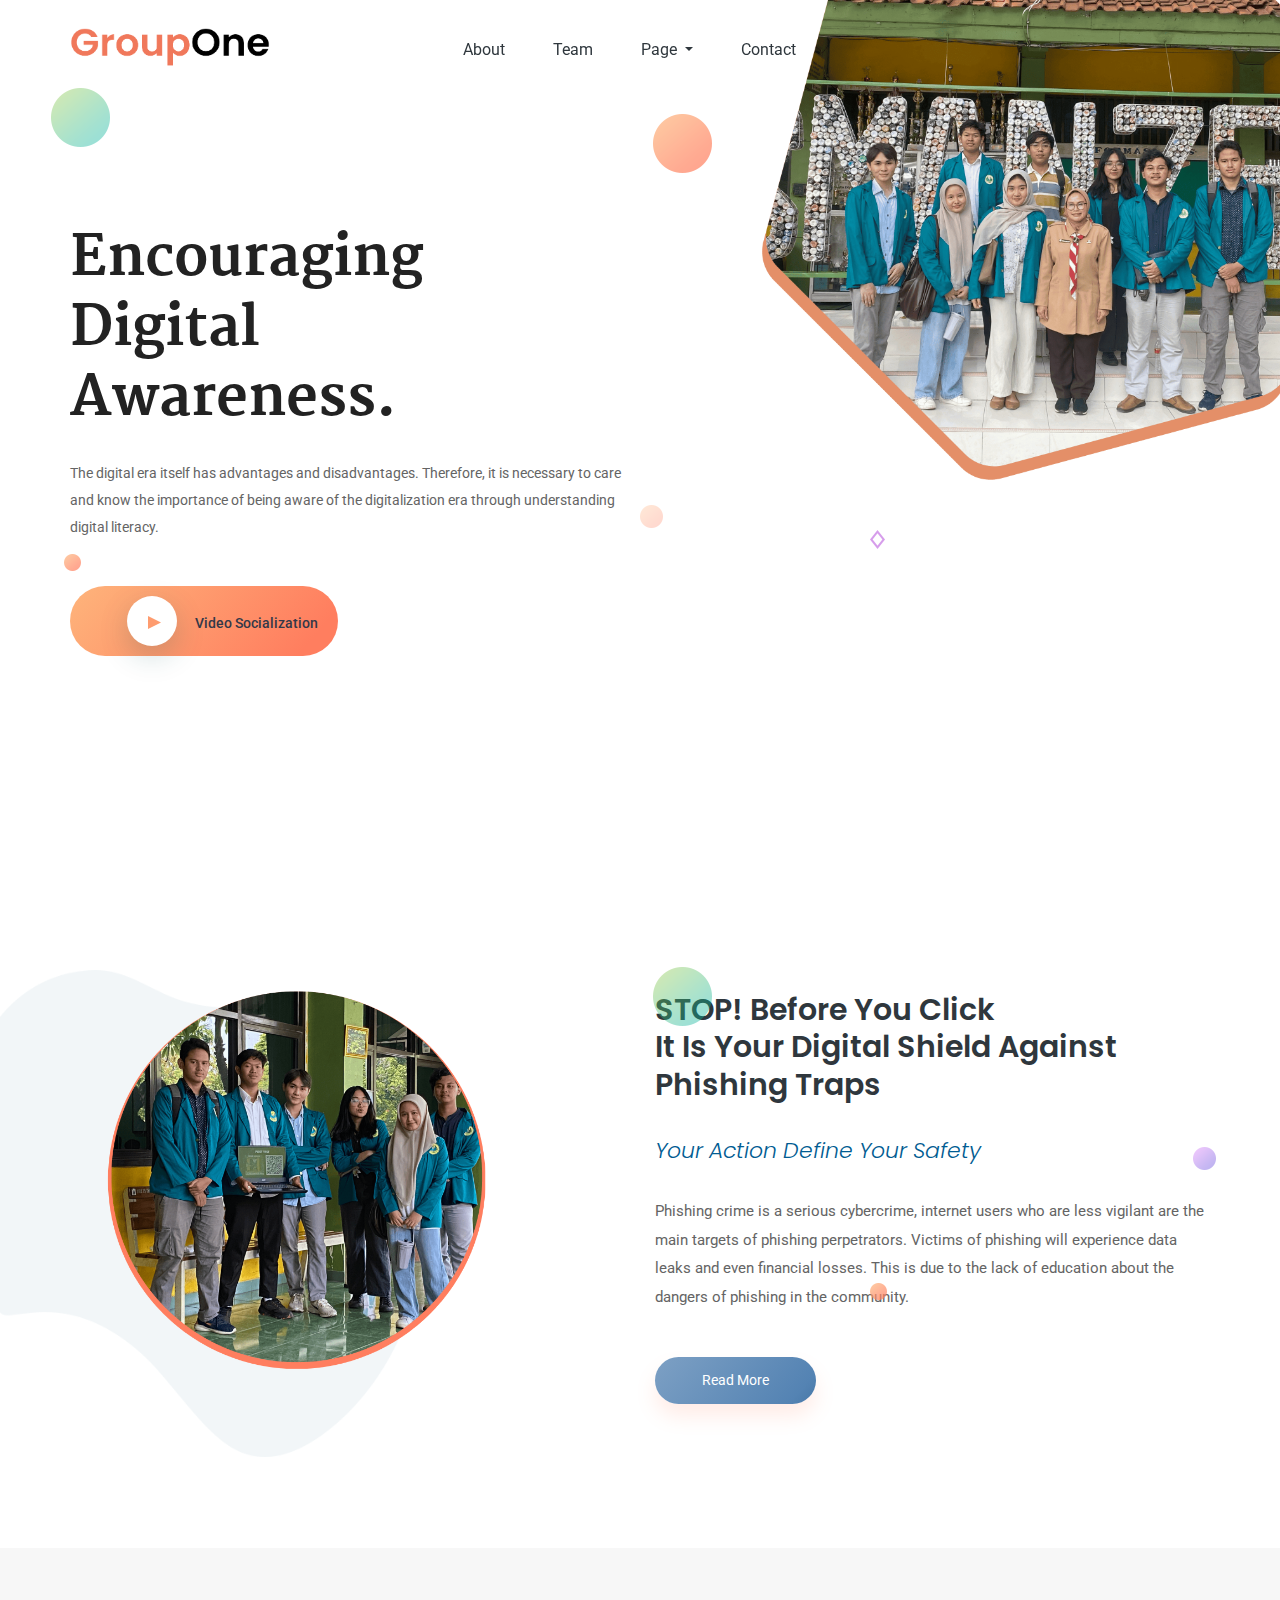
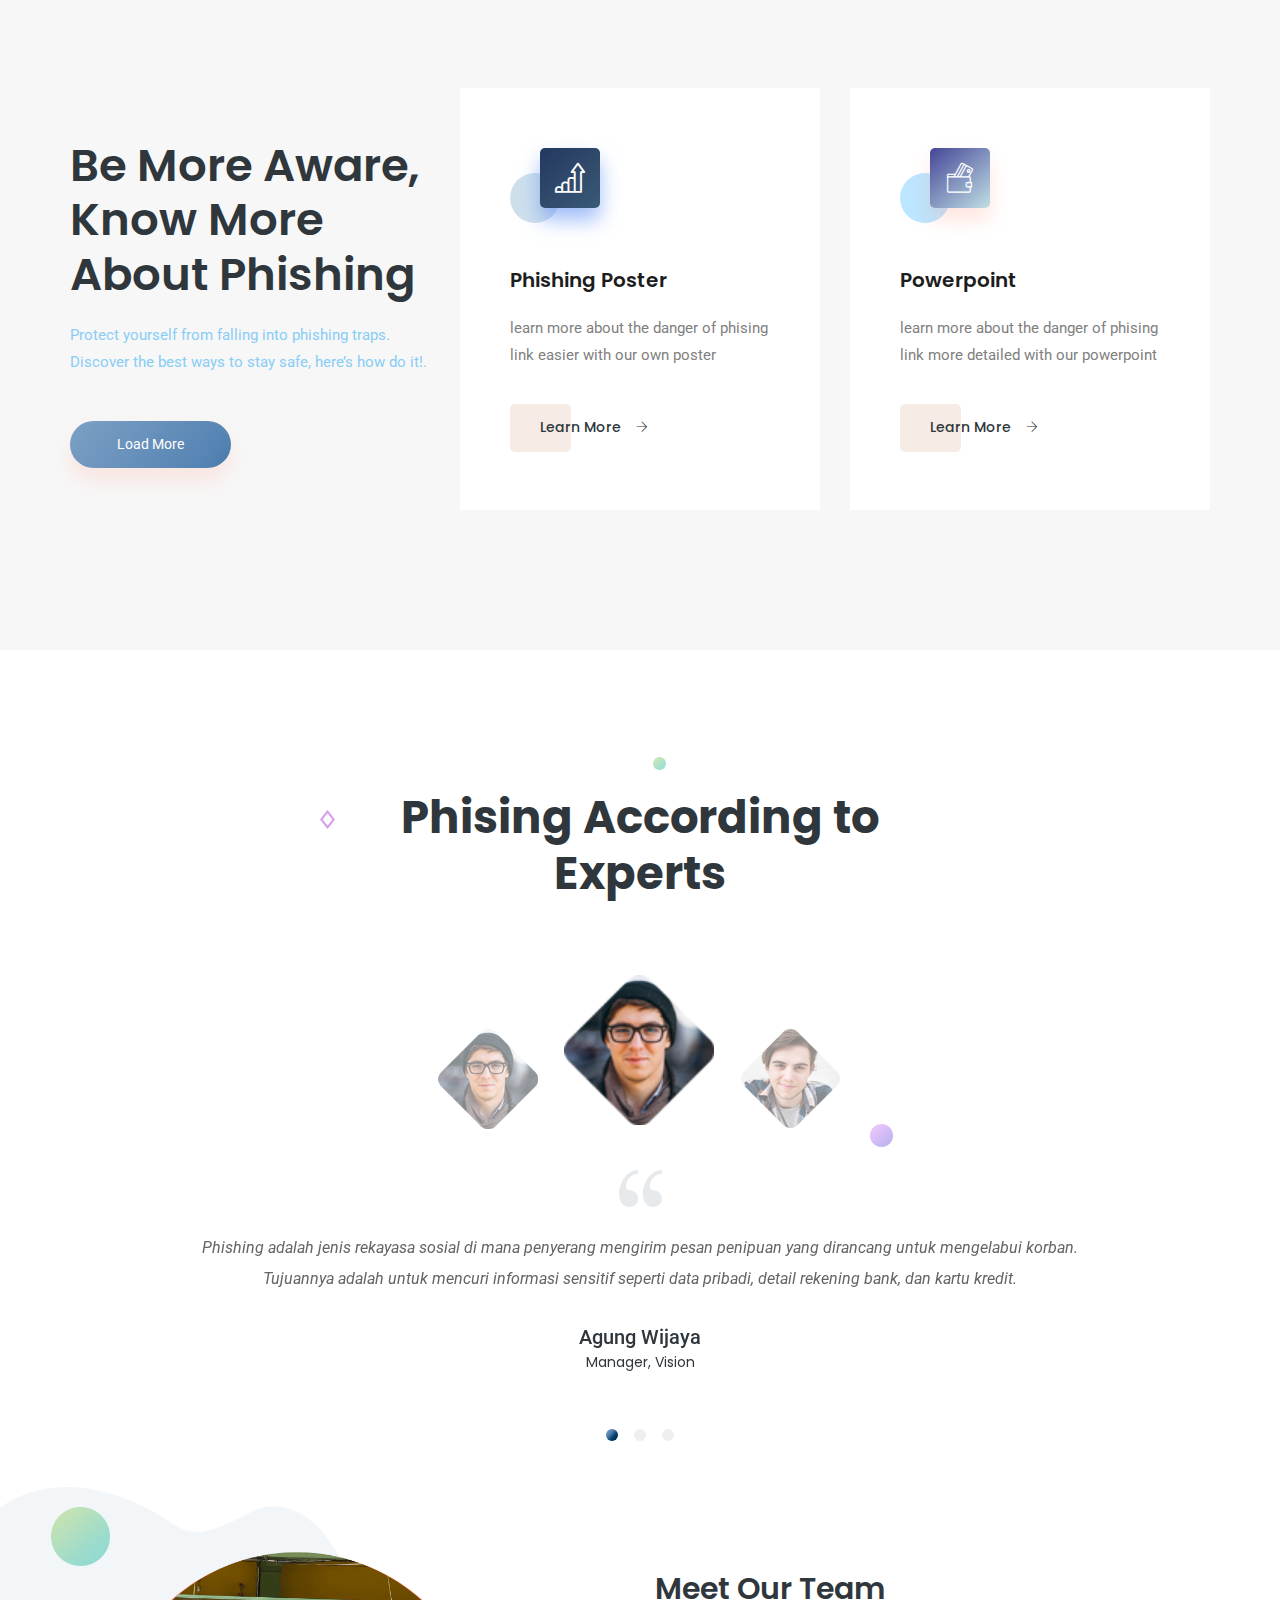
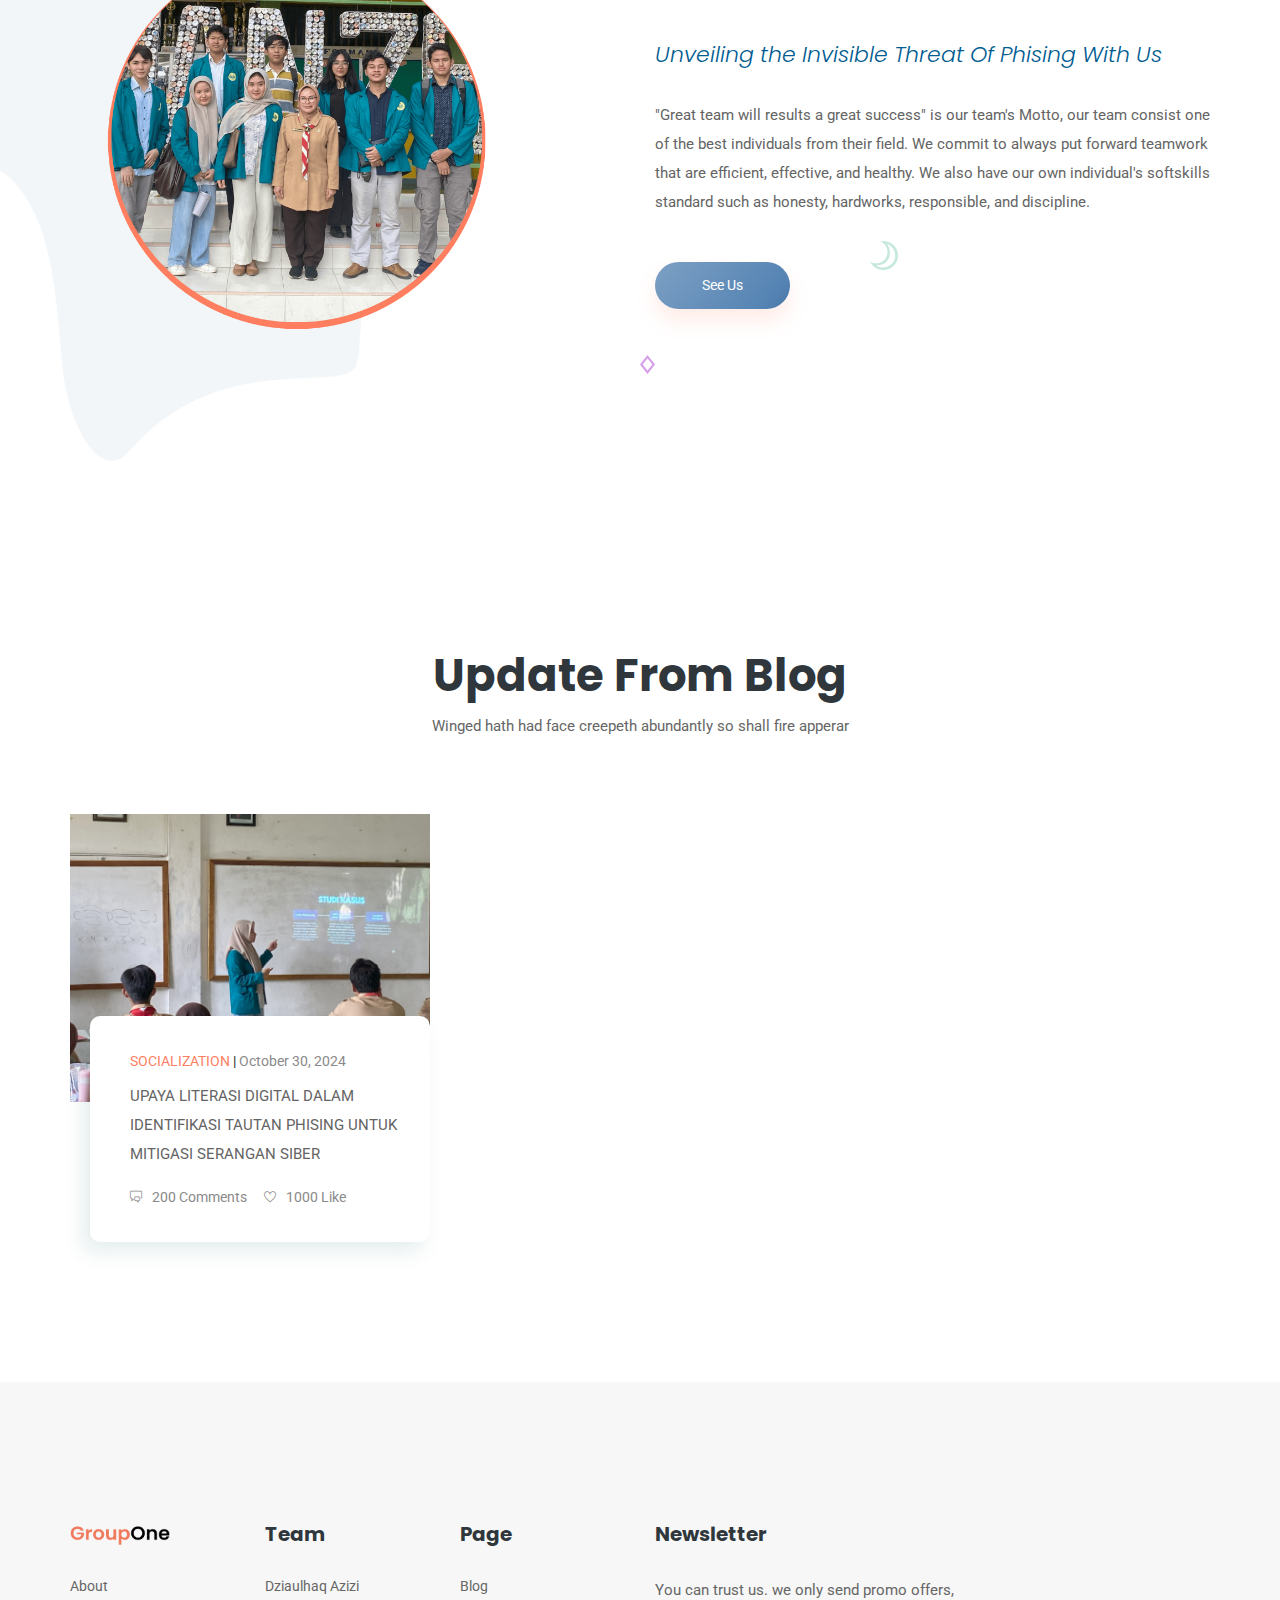
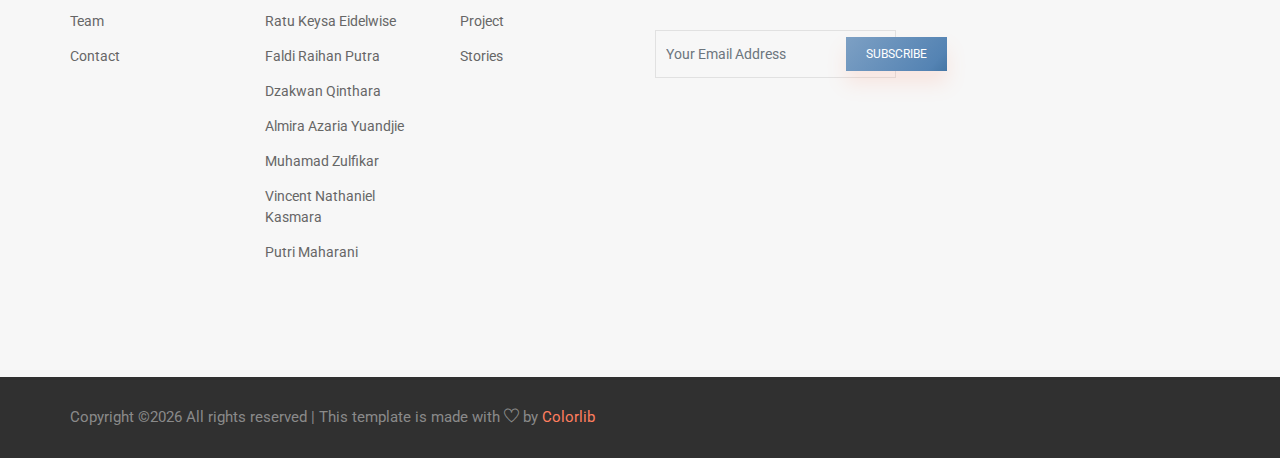
==== index.html @ 179f49f7 "Update index.html" ====
<!doctype html>
<html lang="en">

<head>
    <!-- Required meta tags -->
    <meta charset="utf-8">
    <meta name="viewport" content="width=device-width, initial-scale=1, shrink-to-fit=no">
    <title>Group One</title>
    <link rel="icon" href="img/favicon.png">
    <!-- Bootstrap CSS -->
    <link rel="stylesheet" href="css/bootstrap.min.css">
    <!-- animate CSS -->
    <link rel="stylesheet" href="css/animate.css">
    <!-- owl carousel CSS -->
    <link rel="stylesheet" href="css/owl.carousel.min.css">
    <!-- themify CSS -->
    <link rel="stylesheet" href="css/themify-icons.css">
    <!-- flaticon CSS -->
    <link rel="stylesheet" href="css/flaticon.css">
    <!-- font awesome CSS -->
    <link rel="stylesheet" href="css/magnific-popup.css">
    <!-- swiper CSS -->
    <link rel="stylesheet" href="css/slick.css">
    <!-- style CSS -->
    <link rel="stylesheet" href="css/style.css">
    <link rel="stylesheet" href="css/other.css">
</head>

<body>
    <!--::header part start::-->
    <header class="main_menu home_menu">
        <div class="container">
            <div class="row align-items-center">
                <div class="col-lg-8 col-xl-8">
                    <nav class="navbar navbar-expand-lg navbar-light">
                        <a class="navbar-brand" href="index.html"> <img style="width: 200px;" src="img/GroupOne.png" alt="logo"> </a>
                        <button class="navbar-toggler" type="button" data-toggle="collapse"
                            data-target="#navbarSupportedContent" aria-controls="navbarSupportedContent"
                            aria-expanded="false" aria-label="Toggle navigation">
                            <span class="navbar-toggler-icon"></span>
                        </button>

                        <div class="collapse navbar-collapse main-menu-item justify-content-end"
                            id="navbarSupportedContent">
                            <ul class="navbar-nav">
                                <!-- <li class="nav-item active">
                                    <a class="nav-link" href="index.html">Home </a>
                                </li> -->
                                <li class="nav-item">
                                    <a class="nav-link" href="about.html">About</a>
                                </li>
                                <li class="nav-item">
                                    <a class="nav-link" href="team.html">Team</a>
                                </li>
                                <!-- <li class="nav-item dropdown">
                                    <a class="nav-link dropdown-toggle" href="#" id="navbarDropdown" role="button" data-toggle="dropdown" aria-haspopup="true" aria-expanded="false">
                                        Team
                                    </a>
                                    <div class="dropdown-menu" aria-labelledby="navbarDropdown">
                                        <a class="dropdown-item" href="project.html">Dziaulhaq Azizi</a>
                                        <a class="dropdown-item" href="project_details.html">Ratu Keysa Eidelwise</a>
                                        <a class="dropdown-item" href="service.html">Faldi Raihan Putra</a>
                                        <a class="dropdown-item" href="elements.html">Dzakwan
                                            Qinthara</a>
                                    </div>
                                </li> -->
                                <!-- <li class="nav-item dropdown">
                                    <a class="nav-link dropdown-toggle" href="blog.html" id="navbarDropdown" role="button" data-toggle="dropdown" aria-haspopup="true" aria-expanded="false">
                                        Blog
                                    </a>
                                    <div class="dropdown-menu" aria-labelledby="navbarDropdown">
                                        <a class="dropdown-item" href="blog.html">Blog</a>
                                        <a class="dropdown-item" href="single-blog.html">Single blog</a>
                                    </div>
                                </li> -->
                                <li class="nav-item dropdown">
                                    <a class="nav-link dropdown-toggle" href="#" id="navbarDropdown" role="button" data-toggle="dropdown" aria-haspopup="true" aria-expanded="false">
                                        Page
                                    </a>
                                    <div class="dropdown-menu" aria-labelledby="navbarDropdown">
                                        <a class="dropdown-item" href="blog.html">Blog</a>
                                        <a class="dropdown-item" href="project.html">Project</a>
                                        <!-- <a class="dropdown-item" href="project_details.html">Project Details</a> -->
                                        <a class="dropdown-item" href="stories.html">Stories</a>
                                        <!-- <a class="dropdown-item" href="elements.html">Elements</a> -->
                                    </div>
                                </li>
                                <li class="nav-item active">
                                    <a class="nav-link" href="contact.html">Contact</a>
                                </li>
                            </ul>
                        </div>
                    </nav>
                </div>
            </div>
        </div>
    </header>
    <!-- Header part end-->

    <!-- banner part start-->
    <section class="banner_part">
        <div class="container">
            <div class="row align-items-center">
                <div class="col-lg-7 col-xl-6">
                    <div class="banner_text">
                        <div class="banner_text_iner">
                            <!-- <div class="typing-container">
                                <span class="static-text">Hello! I'm </span>
                                <span class="dynamic-text" id="typing-text"></span>
                            </div> -->
                            <h1>Encouraging <br> Digital  <br> Awareness.</h1>
                            <p>The digital era itself has advantages and disadvantages. Therefore, it is necessary to care and know the importance of being aware of the digitalization era through understanding digital literacy.
                            </p>
                            <!-- <a href="about.html" class="btn_1">learn more</a> -->
                            <a href="https://drive.google.com/file/d/1mQtUlNtaSgqEzbT2P8nZ-2gXTC7E4e9-/preview" class="popup-youtube video_popup btn_new">
                                <span><img src="img/icon/play.svg" alt=""></span>Video Socialization</a>
                        </div>                         
                    </div>
                </div>
            </div>
        </div>
        <div class="hero-app-1 custom-animation"><img src="img/animate_icon/icon_1.png" alt=""></div>
        <div class="hero-app-2 custom-animation2"><img src="img/animate_icon/icon_2.png" alt=""></div>
        <div class="hero-app-5 custom-animation4"><img src="img/animate_icon/icon_5.png" alt=""></div>
        <div class="hero-app-7 custom-animation2"><img src="img/animate_icon/icon_7.png" alt=""></div>
        <div class="hero-app-8 custom-animation"><img src="img/animate_icon/icon_8.png" alt=""></div>
    </section>
    <!-- banner part start-->

    <!-- about part start-->
    <section class="about_part">
        <div class="container">
            <div class="row align-items-center justify-content-end">
                <div class="col-md-6 col-lg-6 col-xl-5">
                    <div class="about_img">
                        <img src="img/about_img_2.png" alt="">
                    </div>
                </div>
                <div class="col-md-6 col-lg-6 offset-xl-1 col-xl-6">
                    <div class="about_text">
                        <h2><br>STOP! Before You Click<br> It Is Your Digital Shield Against Phishing Traps</h2>
                        <h4>Your Action Define Your Safety</h4>
                        <p>Phishing crime is a serious cybercrime, internet users who are less vigilant are the main targets of phishing perpetrators. Victims of phishing will experience data leaks and even financial losses. This is due to the lack of education about the dangers of phishing in the community.</p>
                        <a href="about.html" class="btn_2">read more</a>
                    </div>
                </div>
            </div>
        </div>
        <div class="hero-app-7 custom-animation"><img src="img/animate_icon/icon_1.png" alt=""></div>
        <div class="hero-app-8 custom-animation2"><img src="img/animate_icon/icon_2.png" alt=""></div>
        <div class="hero-app-6 custom-animation3"><img src="img/animate_icon/icon_3.png" alt=""></div>
    </section>
    <!-- about part start-->

    <!-- service_part start-->
    <section class="service_part section_padding gray_bg">
        <div class="container">
            <div class="row">
                <div class="col-sm-12 col-lg-8 col-xl-4">
                    <div class="single_service_text">
                        <h2>Be More Aware, Know More About Phishing</h2>
                        <p>Protect yourself from falling into phishing traps. Discover the best ways to stay safe, here’s how do it!.</p>
                        <a href="project.html" class="btn_2">Load More</a>
                    </div>
                </div>
                <div class="col-sm-6 col-xl-4">
                    <div class="single_service_part">
                        <span class="single_service_icon"><i class="flaticon-growth"></i></span>
                        <h4>Phishing Poster</h4>
                        <p>learn more about the danger of phising link easier with our own poster</p>
                            <a href="https://drive.google.com/file/d/1auUN1QR_LQYm6BEySidLI3FGgyRk4RNA/preview" class="btn_3 service_btn popup-youtube video_popup">Learn More <i class="ti-arrow-right"></i></a>
                    </div>
                </div>
                <div class="col-sm-6 col-xl-4">
                    <div class="single_service_part single_service_part_2">
                        <span class="single_service_icon style_icon"><i class="flaticon-wallet"></i></span>
                        <h4>Powerpoint</h4>
                        <p>learn more about the danger of phising link more detailed with our powerpoint</p>
                            <a href="https://drive.google.com/file/d/1WPZaQ_AND5XS_9CLm2YiaAsjtBhyymAs/preview" class="btn_3 service_btn popup-youtube video_popup">Learn More <i class="ti-arrow-right"></i></a>
                    </div>
                </div>
            </div>
        </div>
    </section>
    <!-- upcoming_event part start-->

    <!--::review_part start::-->
    <section class="review_part padding_top">
        <div class="container">
            <div class="row justify-content-center">
                <div class="col-xl-6">
                    <div class="section_tittle text-center">
                        <h2>Phising According to Experts</h2>
                    </div>
                </div>
            </div>
            <div class="row justify-content-center">
                <div class="col-lg-6 col-xl-5">
                    <!-- THUMBNAILS -->
                    <div class="slider-nav-thumbnails">
                        <div class="slider-thumbnails">
                            <img src="img/client/client_1.png" alt="slideimg" class="image">
                        </div>
                        <div class="slider-thumbnails">
                            <img src="img/client/client_2.png" alt="slideimg" class="image">
                        </div>
                        <div class="slider-thumbnails">
                            <img src="img/client/client_1.png" alt="slideimg" class="image">
                        </div>
                        <div class="slider-thumbnails">
                            <img src="img/client/client_1.png" alt="slideimg" class="image">
                        </div>
                    </div>
                </div>
                <div class="col-lg-10">
                    <!-- MAIN SLIDES -->
                    <div class="slider">
                        <div data-index="1">
                            <div class="client_review_text text-center">
                                <img src="img/icon/quate.svg" class="quate_icon" alt="quate">
                                <p>Phishing adalah jenis rekayasa sosial di mana penyerang mengirim pesan penipuan yang dirancang untuk mengelabui korban. 
                                    Tujuannya adalah untuk mencuri informasi sensitif seperti data pribadi, detail rekening bank, dan kartu kredit.</p>
                                <h3>Agung Wijaya</h3>
                                <h5>Manager, Vision</h5>
                            </div>
                        </div>
                        <div data-index="2">
                            <div class="client_review_text text-center">
                                <img src="img/icon/quate.svg" class="quate_icon" alt="quate">
                                <p>Own midst. Behold sea created male he together of That Said fourth deep abundantly
                                    have light night beginning rule darkness seed darkness which land saying moveth.
                                    Fifth shall wont signs, can seasons green days gathered great</p>
                                <h3>Daniel E Gilcritst</h3>
                                <h5>Manager, Vision</h5>
                            </div>
                        </div>
                        <div data-index="3">
                            <div class="client_review_text text-center">
                                <img src="img/icon/quate.svg" class="quate_icon" alt="quate">
                                <p>Own midst. Behold sea created male he together of That Said fourth deep abundantly
                                    have light night beginning rule darkness seed darkness which land saying moveth.
                                    Fifth shall wont signs, can seasons green days gathered great</p>
                                <h3>Daniel E Gilcritst</h3>
                                <h5>Manager, Vision</h5>
                            </div>
                        </div>
<!--                         <div data-index="4">
                            <div class="client_review_text text-center">
                                <img src="img/icon/quate.svg" class="quate_icon" alt="quate">
                                <p>Own midst. Behold sea created male he together of That Said fourth deep abundantly
                                    have light night beginning rule darkness seed darkness which land saying moveth.
                                    Fifth shall wont signs, can seasons green days gathered great</p>
                                <h3>Daniel E Gilcritst</h3>
                                <h5>Manager, Vision</h5>
                            </div>
                        </div> -->
                    </div>
                </div>
            </div>
            <div class="hero-app-7 custom-animation4"><img src="img/animate_icon/icon_4.png" alt=""></div>
            <div class="hero-app-3 custom-animation2"><img src="img/animate_icon/icon_8.png" alt=""></div>
            <div class="hero-app-8 custom-animation"><img src="img/animate_icon/icon_3.png" alt=""></div>
        </div>
    </section>
    <!--::blog_part end::-->

    <!-- portfolio_part start-->
    <!-- <section class="portfolio_part section_padding">
        <div class="container">
            <div class="row">
                <div class="col-lg-12">
                    <div class="card-columns">
                        <div class="card">
                            <blockquote class="blockquote mb-0">
                                <h2>Explore Our Last Project</h2>
                                <p>Conducting a Socialization Event Titled "Upaya Literasi Digital dalam Identifikasi Tautan Phising untuk Mitigasi Serangan Siber" at SMAN 75 Jakarta.</p>
                            </blockquote>
                        </div>
                        <div class="card">
                            <img src="img/foto1.jpg" class="card-img-top" alt="...">
                            <div class="card-body">
                                <a>
                                    <h5 class="card-title">A group photo with the teachers of SMAN 75 Jakarta.</h5>
                                </a>
                            </div>
                        </div>
                        <div class="card">
                            <img src="img/foto2.jpg" class="card-img-top" alt="...">
                            <div class="card-body">
                                <a>
                                    <h5 class="card-title">A session presenting material to 12th-grade students.</h5>
                                </a>
                            </div>
                        </div>
                        <div class="card">
                            <img src="img/foto3.jpg" class="card-img-top" alt="...">
                            <div class="card-body">
                                <a>
                                    <h5 class="card-title">A post-test session to assess students knowledge about phishing.</h5>
                                </a>
                             </div>
                        </div>
                        <div class="card">
                            <img src="img/foto4.jpg" class="card-img-top" alt="...">
                            <div class="card-body">
                                <a>
                                    <h5 class="card-title">A group photo with the socialization participants.</h5>
                                </a>
                            </div>
                        </div>
                    </div>
                </div>
            </div>
        </div>
    </section> -->
    <!-- portfolio_part part end-->

    <!-- our_service_part part start-->
    <section class="about_part our_service_part padding_top">
        <div class="container">
            <div class="row align-items-center justify-content-end">
                <div class="col-md-6 col-xl-5">
                    <div class="about_img">
                        <img src="img/about_img_1.png" alt="">
                    </div>
                </div>
                <div class="col-md-6 offset-xl-1 col-xl-6">
                    <div class="about_text">
                        <h2>Meet Our Team</h2>
                        <h4>Unveiling the Invisible Threat Of Phising With Us</h4>
                        <p>"Great team will results a great success" is our team's Motto, our team consist one of the best individuals from their field. We commit to always put forward teamwork that are efficient, effective, and healthy. We also have our own individual's softskills standard such as honesty, hardworks, 
                            responsible, and discipline.</p>
                        <a href="team.html" class="btn_2">See Us</a>
                    </div>
                </div>
            </div>
        </div>
        <div class="hero-app-1 custom-animation"><img src="img/animate_icon/icon_1.png" alt=""></div>
        <div class="hero-app-4 custom-animation2"><img src="img/animate_icon/icon_8.png" alt=""></div>
        <div class="hero-app-8 custom-animation3"><img src="img/animate_icon/icon_9.png" alt=""></div>
    </section>
    <!--::blog_part start::-->


    <!--::blog_part start::-->
    <section class="blog_part section_padding">
        <div class="container">
            <div class="row justify-content-center">
                <div class="col-xl-6">
                    <div class="section_tittle text-center">
                        <h2>Update From Blog</h2>
                        <p>Winged hath had face creepeth abundantly so shall fire apperar</p>
                    </div>
                </div>
            </div>
            <div class="row">
                <!-- <div class="col-sm-6 col-lg-4 col-xl-4 d-none d-sm-block d-lg-none">
                    <div class="single-home-blog">
                        <div class="card">
                            <img src="img/blog/blog_3.png" class="card-img-top" alt="blog">
                            <div class="card-body">
                                <a href="blog.html">Technology</a> | <span> March 30, 2019</span>
                                <a href="blog.html">
                                    <h5 class="card-title">Be there bring void give good from stars</h5>
                                </a>
                                <ul>
                                    <li> <span class="ti-comments"></span>2 Comments</li>
                                    <li> <span class="ti-heart"></span>0 Like</li>
                                </ul>
                            </div>
                        </div>
                    </div>
                </div> -->
                <div class="col-sm-6 col-lg-4 col-xl-4">
                    <div class="single-home-blog">
                        <div class="card">
                            <img src="img/foto2.jpg" class="card-img-top" alt="blog">
                            <div class="card-body">
                                <a href="blog.html">Socialization</a> | <span> October 30, 2024</span>
                                <a href="https://www.kompasiana.com/putrimaharani9388/6739ee9034777c0a2625fe62/upaya-literasi-digital-dalam-identifikasi-tautan-phising-untuk-serangan-siber" target="_blank">
                                    <p class="card-title">Upaya Literasi Digital dalam Identifikasi Tautan Phising untuk Mitigasi Serangan Siber</p>
                                </a>
                                <ul>
                                    <li> <span class="ti-comments"></span>200 Comments</li>
                                    <li> <span class="ti-heart"></span>1000 Like</li>
                                </ul>
                            </div>
                        </div>
                    </div>
                </div>
                <!-- <div class="col-sm-6 col-lg-4 col-xl-4">
                    <div class="single-home-blog">
                        <div class="card">
                            <img src="img/blog/blog_2.png" class="card-img-top" alt="blog">
                            <div class="card-body">
                                <a href="blog.html">Technology</a> | <span> March 30, 2019</span>
                                <a href="blog.html">
                                    <h5 class="card-title">Be there bring void give good from stars</h5>
                                </a>
                                <ul>
                                    <li> <span class="ti-comments"></span>2 Comments</li>
                                    <li> <span class="ti-heart"></span>0 Like</li>
                                </ul>
                            </div>
                        </div>
                    </div>
                </div>
                <div class="col-sm-6 col-lg-4 col-xl-4">
                    <div class="single-home-blog">
                        <div class="card">
                            <img src="img/blog/blog_3.png" class="card-img-top" alt="blog">
                            <div class="card-body">
                                <a href="blog.html">Technology</a> | <span> March 30, 2019</span>
                                <a href="blog.html">
                                    <h5 class="card-title">Third lights they're over moved days above</h5>
                                </a>
                                <ul>
                                    <li> <span class="ti-comments"></span>2 Comments</li>
                                    <li> <span class="ti-heart"></span>0 Like</li>
                                </ul>
                            </div>
                        </div>
                    </div>
                </div> -->
            </div>
        </div>
    </section>
    <!--::blog_part end::-->


    <!-- footer part start-->
    <section class="footer-area section_padding">
        <div class="container">
            <div class="row">
                <div class="col-xl-2 col-sm-4 mb-4 mb-xl-0 single-footer-widget">
                    <h4><img style="width: 100px;" src="img/GroupOne.png"></h4>
                    <ul>
                        <li><a href="about.html">About</a></li>
                        <li><a href="team.html">Team</a></li>
                        <li><a href="contact.html">Contact</a></li>
                        <!-- <li><a href="#">Power Tools</a></li>
                        <li><a href="#">Marketing Service</a></li> -->
                    </ul>
                </div>
                <div class="col-xl-2 col-sm-4 mb-4 mb-xl-0 single-footer-widget">
                    <h4>Team</h4>
                    <ul class="team-list">
                        <li><a href="https://drive.google.com/file/d/1ODVCRjuLpa3ZrY_eEAyJYjBc_DwTnesU/preview" target="_blank">Dziaulhaq Azizi</a></li>
                        <li><a href="https://drive.google.com/file/d/1qmFX2-7gHROWrWgR6renEkKcI7pGHK9P/view?usp=drive_link" target="_blank">Ratu Keysa Eidelwise</a></li>
                        <li><a href="https://drive.google.com/file/d/1nNcDIcc1inDV-iAI3yWhMhxEFGqv2-Kk/view?usp=drive_link" target="_blank">Faldi Raihan Putra</a></li>
                        <li><a href="https://drive.google.com/file/d/1_RuGwnzdljSC4dslMMuQVxwEaa77QbzV/view?usp=drive_link">Dzakwan Qinthara</a></li>
                        <li><a href="https://drive.google.com/file/d/1uYCTJ_3rC_plEttKaQcjgpnDq1q7lvsv/view?usp=drive_link" target="_blank">Almira Azaria Yuandjie</a></li>
                        <li><a href="https://drive.google.com/file/d/1wPv9k8Khsqqs20fH2ROBc5zAmm7XwmCR/view?usp=drive_link" target="blank">Muhamad Zulfikar</a></li>
                        <li><a href="https://drive.google.com/file/d/1D6bnmb1ZcOh8ML-XUUDHJ9hxB76uyJvz/view?usp=drive_link" target="_blank">Vincent Nathaniel Kasmara</a></li>
                        <li><a href="https://drive.google.com/file/d/1ejEAc-jj4TT6w8io32ZwuoSkXURNW7XJ/view?usp=drive_link" target="_blank">Putri Maharani</a></li>
                    </ul>
                </div>
                <!-- <div class="col-xl-2 col-sm-4 mb-4 mb-xl-0 single-footer-widget">
                    <h4>Page</h4>
                    <ul>
                        <li><a href="#">Jobs</a></li>
                        <li><a href="#">Brand Assets</a></li>
                        <li><a href="#">Investor Relations</a></li>
                        <li><a href="#">Terms of Service</a></li>
                    </ul>
                </div> -->
                <div class="col-xl-2 col-sm-4 mb-4 mb-xl-0 single-footer-widget">
                    <h4>Page</h4>
                    <ul>
                        <li><a href="blog.html">Blog</a></li>
                        <li><a href="project.html">Project</a></li>
                        <li><a href="stories.html">Stories</a></li>
                        <!-- <li><a href="#">Agencies</a></li> -->
                    </ul>
                </div>
                <div class="col-xl-4 col-sm-8 col-md-8 mb-4 mb-xl-0 single-footer-widget">
                    <h4>Newsletter</h4>
                    <p>You can trust us. we only send promo offers,</p>
                    <div class="form-wrap" id="mc_embed_signup">
                        <form target="_blank"
                            action="https://spondonit.us12.list-manage.com/subscribe/post?u=1462626880ade1ac87bd9c93a&amp;id=92a4423d01"
                            method="get" class="form-inline">
                            <input class="form-control" name="EMAIL" placeholder="Your Email Address"
                                onfocus="this.placeholder = ''" onblur="this.placeholder = 'Your Email Address '"
                                required="" type="email">
                            <button class="click-btn btn btn-default text-uppercase btn_2">subscribe</button>
                            <div style="position: absolute; left: -5000px;">
                                <input name="b_36c4fd991d266f23781ded980_aefe40901a" tabindex="-1" value="" type="text">
                            </div>

                            <div class="info"></div>
                        </form>
                    </div>
                </div>
            </div>
        </div>
    </section>
    <footer class="copyright_part">
        <div class="container">
            <div class="row align-items-center">
                <p class="footer-text m-0 col-lg-8 col-md-12"><!-- Link back to Colorlib can't be removed. Template is licensed under CC BY 3.0. -->
Copyright &copy;<script>document.write(new Date().getFullYear());</script> All rights reserved | This template is made with <i class="ti-heart" aria-hidden="true"></i> by <a href="https://colorlib.com" target="_blank">Colorlib</a>
<!-- Link back to Colorlib can't be removed. Template is licensed under CC BY 3.0. --></p>
                <!-- <div class="col-lg-4 col-md-12 text-center text-lg-right footer-social">
                    <a href="#"><i class="ti-facebook"></i></a>
                    <a href="#"> <i class="ti-twitter"></i> </a>
                    <a href="#"><i class="ti-instagram"></i></a>
                    <a href="#"><i class="ti-skype"></i></a>
                </div> -->
            </div>
        </div>
    </footer>
    <!-- footer part end-->

    <!-- jquery plugins here-->
    <!-- jquery -->
    <script src="js/jquery-1.12.1.min.js"></script>
    <!-- popper js -->
    <script src="js/popper.min.js"></script>
    <!-- bootstrap js -->
    <script src="js/bootstrap.min.js"></script>
    <!-- easing js -->
    <script src="js/jquery.magnific-popup.js"></script>
    <!-- swiper js -->
    <script src="js/swiper.min.js"></script>
    <!-- swiper js -->
    <script src="js/masonry.pkgd.js"></script>
    <!-- particles js -->
    <script src="js/owl.carousel.min.js"></script>
    <!-- swiper js -->
    <script src="js/slick.min.js"></script>
    <!-- custom js -->
    <script src="js/custom.js"></script>
    <script src="js/other.js"></script>


    
</body>

</html>
---- css/themify-icons.css ----
@font-face {
	font-family: 'themify';
	src:url('../fonts/themify.eot?-fvbane');
	src:url('../fonts/themify.eot?#iefix-fvbane') format('embedded-opentype'),
		url('../fonts/themify.woff?-fvbane') format('woff'),
		url('../fonts/themify.ttf?-fvbane') format('truetype'),
		url('../fonts/themify.svg?-fvbane#themify') format('svg');
	font-weight: normal;
	font-style: normal;
}

[class^="ti-"], [class*=" ti-"] {
	font-family: 'themify';
	speak: none;
	font-style: normal;
	font-weight: normal;
	font-variant: normal;
	text-transform: none;
	line-height: 1;

	/* Better Font Rendering =========== */
	-webkit-font-smoothing: antialiased;
	-moz-osx-font-smoothing: grayscale;
}

.ti-wand:before {
	content: "\e600";
}
.ti-volume:before {
	content: "\e601";
}
.ti-user:before {
	content: "\e602";
}
.ti-unlock:before {
	content: "\e603";
}
.ti-unlink:before {
	content: "\e604";
}
.ti-trash:before {
	content: "\e605";
}
.ti-thought:before {
	content: "\e606";
}
.ti-target:before {
	content: "\e607";
}
.ti-tag:before {
	content: "\e608";
}
.ti-tablet:before {
	content: "\e609";
}
.ti-star:before {
	content: "\e60a";
}
.ti-spray:before {
	content: "\e60b";
}
.ti-signal:before {
	content: "\e60c";
}
.ti-shopping-cart:before {
	content: "\e60d";
}
.ti-shopping-cart-full:before {
	content: "\e60e";
}
.ti-settings:before {
	content: "\e60f";
}
.ti-search:before {
	content: "\e610";
}
.ti-zoom-in:before {
	content: "\e611";
}
.ti-zoom-out:before {
	content: "\e612";
}
.ti-cut:before {
	content: "\e613";
}
.ti-ruler:before {
	content: "\e614";
}
.ti-ruler-pencil:before {
	content: "\e615";
}
.ti-ruler-alt:before {
	content: "\e616";
}
.ti-bookmark:before {
	content: "\e617";
}
.ti-bookmark-alt:before {
	content: "\e618";
}
.ti-reload:before {
	content: "\e619";
}
.ti-plus:before {
	content: "\e61a";
}
.ti-pin:before {
	content: "\e61b";
}
.ti-pencil:before {
	content: "\e61c";
}
.ti-pencil-alt:before {
	content: "\e61d";
}
.ti-paint-roller:before {
	content: "\e61e";
}
.ti-paint-bucket:before {
	content: "\e61f";
}
.ti-na:before {
	content: "\e620";
}
.ti-mobile:before {
	content: "\e621";
}
.ti-minus:before {
	content: "\e622";
}
.ti-medall:before {
	content: "\e623";
}
.ti-medall-alt:before {
	content: "\e624";
}
.ti-marker:before {
	content: "\e625";
}
.ti-marker-alt:before {
	content: "\e626";
}
.ti-arrow-up:before {
	content: "\e627";
}
.ti-arrow-right:before {
	content: "\e628";
}
.ti-arrow-left:before {
	content: "\e629";
}
.ti-arrow-down:before {
	content: "\e62a";
}
.ti-lock:before {
	content: "\e62b";
}
.ti-location-arrow:before {
	content: "\e62c";
}
.ti-link:before {
	content: "\e62d";
}
.ti-layout:before {
	content: "\e62e";
}
.ti-layers:before {
	content: "\e62f";
}
.ti-layers-alt:before {
	content: "\e630";
}
.ti-key:before {
	content: "\e631";
}
.ti-import:before {
	content: "\e632";
}
.ti-image:before {
	content: "\e633";
}
.ti-heart:before {
	content: "\e634";
}
.ti-heart-broken:before {
	content: "\e635";
}
.ti-hand-stop:before {
	content: "\e636";
}
.ti-hand-open:before {
	content: "\e637";
}
.ti-hand-drag:before {
	content: "\e638";
}
.ti-folder:before {
	content: "\e639";
}
.ti-flag:before {
	content: "\e63a";
}
.ti-flag-alt:before {
	content: "\e63b";
}
.ti-flag-alt-2:before {
	content: "\e63c";
}
.ti-eye:before {
	content: "\e63d";
}
.ti-export:before {
	content: "\e63e";
}
.ti-exchange-vertical:before {
	content: "\e63f";
}
.ti-desktop:before {
	content: "\e640";
}
.ti-cup:before {
	content: "\e641";
}
.ti-crown:before {
	content: "\e642";
}
.ti-comments:before {
	content: "\e643";
}
.ti-comment:before {
	content: "\e644";
}
.ti-comment-alt:before {
	content: "\e645";
}
.ti-close:before {
	content: "\e646";
}
.ti-clip:before {
	content: "\e647";
}
.ti-angle-up:before {
	content: "\e648";
}
.ti-angle-right:before {
	content: "\e649";
}
.ti-angle-left:before {
	content: "\e64a";
}
.ti-angle-down:before {
	content: "\e64b";
}
.ti-check:before {
	content: "\e64c";
}
.ti-check-box:before {
	content: "\e64d";
}
.ti-camera:before {
	content: "\e64e";
}
.ti-announcement:before {
	content: "\e64f";
}
.ti-brush:before {
	content: "\e650";
}
.ti-briefcase:before {
	content: "\e651";
}
.ti-bolt:before {
	content: "\e652";
}
.ti-bolt-alt:before {
	content: "\e653";
}
.ti-blackboard:before {
	content: "\e654";
}
.ti-bag:before {
	content: "\e655";
}
.ti-move:before {
	content: "\e656";
}
.ti-arrows-vertical:before {
	content: "\e657";
}
.ti-arrows-horizontal:before {
	content: "\e658";
}
.ti-fullscreen:before {
	content: "\e659";
}
.ti-arrow-top-right:before {
	content: "\e65a";
}
.ti-arrow-top-left:before {
	content: "\e65b";
}
.ti-arrow-circle-up:before {
	content: "\e65c";
}
.ti-arrow-circle-right:before {
	content: "\e65d";
}
.ti-arrow-circle-left:before {
	content: "\e65e";
}
.ti-arrow-circle-down:before {
	content: "\e65f";
}
.ti-angle-double-up:before {
	content: "\e660";
}
.ti-angle-double-right:before {
	content: "\e661";
}
.ti-angle-double-left:before {
	content: "\e662";
}
.ti-angle-double-down:before {
	content: "\e663";
}
.ti-zip:before {
	content: "\e664";
}
.ti-world:before {
	content: "\e665";
}
.ti-wheelchair:before {
	content: "\e666";
}
.ti-view-list:before {
	content: "\e667";
}
.ti-view-list-alt:before {
	content: "\e668";
}
.ti-view-grid:before {
	content: "\e669";
}
.ti-uppercase:before {
	content: "\e66a";
}
.ti-upload:before {
	content: "\e66b";
}
.ti-underline:before {
	content: "\e66c";
}
.ti-truck:before {
	content: "\e66d";
}
.ti-timer:before {
	content: "\e66e";
}
.ti-ticket:before {
	content: "\e66f";
}
.ti-thumb-up:before {
	content: "\e670";
}
.ti-thumb-down:before {
	content: "\e671";
}
.ti-text:before {
	content: "\e672";
}
.ti-stats-up:before {
	content: "\e673";
}
.ti-stats-down:before {
	content: "\e674";
}
.ti-split-v:before {
	content: "\e675";
}
.ti-split-h:before {
	content: "\e676";
}
.ti-smallcap:before {
	content: "\e677";
}
.ti-shine:before {
	content: "\e678";
}
.ti-shift-right:before {
	content: "\e679";
}
.ti-shift-left:before {
	content: "\e67a";
}
.ti-shield:before {
	content: "\e67b";
}
.ti-notepad:before {
	content: "\e67c";
}
.ti-server:before {
	content: "\e67d";
}
.ti-quote-right:before {
	content: "\e67e";
}
.ti-quote-left:before {
	content: "\e67f";
}
.ti-pulse:before {
	content: "\e680";
}
.ti-printer:before {
	content: "\e681";
}
.ti-power-off:before {
	content: "\e682";
}
.ti-plug:before {
	content: "\e683";
}
.ti-pie-chart:before {
	content: "\e684";
}
.ti-paragraph:before {
	content: "\e685";
}
.ti-panel:before {
	content: "\e686";
}
.ti-package:before {
	content: "\e687";
}
.ti-music:before {
	content: "\e688";
}
.ti-music-alt:before {
	content: "\e689";
}
.ti-mouse:before {
	content: "\e68a";
}
.ti-mouse-alt:before {
	content: "\e68b";
}
.ti-money:before {
	content: "\e68c";
}
.ti-microphone:before {
	content: "\e68d";
}
.ti-menu:before {
	content: "\e68e";
}
.ti-menu-alt:before {
	content: "\e68f";
}
.ti-map:before {
	content: "\e690";
}
.ti-map-alt:before {
	content: "\e691";
}
.ti-loop:before {
	content: "\e692";
}
.ti-location-pin:before {
	content: "\e693";
}
.ti-list:before {
	content: "\e694";
}
.ti-light-bulb:before {
	content: "\e695";
}
.ti-Italic:before {
	content: "\e696";
}
.ti-info:before {
	content: "\e697";
}
.ti-infinite:before {
	content: "\e698";
}
.ti-id-badge:before {
	content: "\e699";
}
.ti-hummer:before {
	content: "\e69a";
}
.ti-home:before {
	content: "\e69b";
}
.ti-help:before {
	content: "\e69c";
}
.ti-headphone:before {
	content: "\e69d";
}
.ti-harddrives:before {
	content: "\e69e";
}
.ti-harddrive:before {
	content: "\e69f";
}
.ti-gift:before {
	content: "\e6a0";
}
.ti-game:before {
	content: "\e6a1";
}
.ti-filter:before {
	content: "\e6a2";
}
.ti-files:before {
	content: "\e6a3";
}
.ti-file:before {
	content: "\e6a4";
}
.ti-eraser:before {
	content: "\e6a5";
}
.ti-envelope:before {
	content: "\e6a6";
}
.ti-download:before {
	content: "\e6a7";
}
.ti-direction:before {
	content: "\e6a8";
}
.ti-direction-alt:before {
	content: "\e6a9";
}
.ti-dashboard:before {
	content: "\e6aa";
}
.ti-control-stop:before {
	content: "\e6ab";
}
.ti-control-shuffle:before {
	content: "\e6ac";
}
.ti-control-play:before {
	content: "\e6ad";
}
.ti-control-pause:before {
	content: "\e6ae";
}
.ti-control-forward:before {
	content: "\e6af";
}
.ti-control-backward:before {
	content: "\e6b0";
}
.ti-cloud:before {
	content: "\e6b1";
}
.ti-cloud-up:before {
	content: "\e6b2";
}
.ti-cloud-down:before {
	content: "\e6b3";
}
.ti-clipboard:before {
	content: "\e6b4";
}
.ti-car:before {
	content: "\e6b5";
}
.ti-calendar:before {
	content: "\e6b6";
}
.ti-book:before {
	content: "\e6b7";
}
.ti-bell:before {
	content: "\e6b8";
}
.ti-basketball:before {
	content: "\e6b9";
}
.ti-bar-chart:before {
	content: "\e6ba";
}
.ti-bar-chart-alt:before {
	content: "\e6bb";
}
.ti-back-right:before {
	content: "\e6bc";
}
.ti-back-left:before {
	content: "\e6bd";
}
.ti-arrows-corner:before {
	content: "\e6be";
}
.ti-archive:before {
	content: "\e6bf";
}
.ti-anchor:before {
	content: "\e6c0";
}
.ti-align-right:before {
	content: "\e6c1";
}
.ti-align-left:before {
	content: "\e6c2";
}
.ti-align-justify:before {
	content: "\e6c3";
}
.ti-align-center:before {
	content: "\e6c4";
}
.ti-alert:before {
	content: "\e6c5";
}
.ti-alarm-clock:before {
	content: "\e6c6";
}
.ti-agenda:before {
	content: "\e6c7";
}
.ti-write:before {
	content: "\e6c8";
}
.ti-window:before {
	content: "\e6c9";
}
.ti-widgetized:before {
	content: "\e6ca";
}
.ti-widget:before {
	content: "\e6cb";
}
.ti-widget-alt:before {
	content: "\e6cc";
}
.ti-wallet:before {
	content: "\e6cd";
}
.ti-video-clapper:before {
	content: "\e6ce";
}
.ti-video-camera:before {
	content: "\e6cf";
}
.ti-vector:before {
	content: "\e6d0";
}
.ti-themify-logo:before {
	content: "\e6d1";
}
.ti-themify-favicon:before {
	content: "\e6d2";
}
.ti-themify-favicon-alt:before {
	content: "\e6d3";
}
.ti-support:before {
	content: "\e6d4";
}
.ti-stamp:before {
	content: "\e6d5";
}
.ti-split-v-alt:before {
	content: "\e6d6";
}
.ti-slice:before {
	content: "\e6d7";
}
.ti-shortcode:before {
	content: "\e6d8";
}
.ti-shift-right-alt:before {
	content: "\e6d9";
}
.ti-shift-left-alt:before {
	content: "\e6da";
}
.ti-ruler-alt-2:before {
	content: "\e6db";
}
.ti-receipt:before {
	content: "\e6dc";
}
.ti-pin2:before {
	content: "\e6dd";
}
.ti-pin-alt:before {
	content: "\e6de";
}
.ti-pencil-alt2:before {
	content: "\e6df";
}
.ti-palette:before {
	content: "\e6e0";
}
.ti-more:before {
	content: "\e6e1";
}
.ti-more-alt:before {
	content: "\e6e2";
}
.ti-microphone-alt:before {
	content: "\e6e3";
}
.ti-magnet:before {
	content: "\e6e4";
}
.ti-line-double:before {
	content: "\e6e5";
}
.ti-line-dotted:before {
	content: "\e6e6";
}
.ti-line-dashed:before {
	content: "\e6e7";
}
.ti-layout-width-full:before {
	content: "\e6e8";
}
.ti-layout-width-default:before {
	content: "\e6e9";
}
.ti-layout-width-default-alt:before {
	content: "\e6ea";
}
.ti-layout-tab:before {
	content: "\e6eb";
}
.ti-layout-tab-window:before {
	content: "\e6ec";
}
.ti-layout-tab-v:before {
	content: "\e6ed";
}
.ti-layout-tab-min:before {
	content: "\e6ee";
}
.ti-layout-slider:before {
	content: "\e6ef";
}
.ti-layout-slider-alt:before {
	content: "\e6f0";
}
.ti-layout-sidebar-right:before {
	content: "\e6f1";
}
.ti-layout-sidebar-none:before {
	content: "\e6f2";
}
.ti-layout-sidebar-left:before {
	content: "\e6f3";
}
.ti-layout-placeholder:before {
	content: "\e6f4";
}
.ti-layout-menu:before {
	content: "\e6f5";
}
.ti-layout-menu-v:before {
	content: "\e6f6";
}
.ti-layout-menu-separated:before {
	content: "\e6f7";
}
.ti-layout-menu-full:before {
	content: "\e6f8";
}
.ti-layout-media-right-alt:before {
	content: "\e6f9";
}
.ti-layout-media-right:before {
	content: "\e6fa";
}
.ti-layout-media-overlay:before {
	content: "\e6fb";
}
.ti-layout-media-overlay-alt:before {
	content: "\e6fc";
}
.ti-layout-media-overlay-alt-2:before {
	content: "\e6fd";
}
.ti-layout-media-left-alt:before {
	content: "\e6fe";
}
.ti-layout-media-left:before {
	content: "\e6ff";
}
.ti-layout-media-center-alt:before {
	content: "\e700";
}
.ti-layout-media-center:before {
	content: "\e701";
}
.ti-layout-list-thumb:before {
	content: "\e702";
}
.ti-layout-list-thumb-alt:before {
	content: "\e703";
}
.ti-layout-list-post:before {
	content: "\e704";
}
.ti-layout-list-large-image:before {
	content: "\e705";
}
.ti-layout-line-solid:before {
	content: "\e706";
}
.ti-layout-grid4:before {
	content: "\e707";
}
.ti-layout-grid3:before {
	content: "\e708";
}
.ti-layout-grid2:before {
	content: "\e709";
}
.ti-layout-grid2-thumb:before {
	content: "\e70a";
}
.ti-layout-cta-right:before {
	content: "\e70b";
}
.ti-layout-cta-left:before {
	content: "\e70c";
}
.ti-layout-cta-center:before {
	content: "\e70d";
}
.ti-layout-cta-btn-right:before {
	content: "\e70e";
}
.ti-layout-cta-btn-left:before {
	content: "\e70f";
}
.ti-layout-column4:before {
	content: "\e710";
}
.ti-layout-column3:before {
	content: "\e711";
}
.ti-layout-column2:before {
	content: "\e712";
}
.ti-layout-accordion-separated:before {
	content: "\e713";
}
.ti-layout-accordion-merged:before {
	content: "\e714";
}
.ti-layout-accordion-list:before {
	content: "\e715";
}
.ti-ink-pen:before {
	content: "\e716";
}
.ti-info-alt:before {
	content: "\e717";
}
.ti-help-alt:before {
	content: "\e718";
}
.ti-headphone-alt:before {
	content: "\e719";
}
.ti-hand-point-up:before {
	content: "\e71a";
}
.ti-hand-point-right:before {
	content: "\e71b";
}
.ti-hand-point-left:before {
	content: "\e71c";
}
.ti-hand-point-down:before {
	content: "\e71d";
}
.ti-gallery:before {
	content: "\e71e";
}
.ti-face-smile:before {
	content: "\e71f";
}
.ti-face-sad:before {
	content: "\e720";
}
.ti-credit-card:before {
	content: "\e721";
}
.ti-control-skip-forward:before {
	content: "\e722";
}
.ti-control-skip-backward:before {
	content: "\e723";
}
.ti-control-record:before {
	content: "\e724";
}
.ti-control-eject:before {
	content: "\e725";
}
.ti-comments-smiley:before {
	content: "\e726";
}
.ti-brush-alt:before {
	content: "\e727";
}
.ti-youtube:before {
	content: "\e728";
}
.ti-vimeo:before {
	content: "\e729";
}
.ti-twitter:before {
	content: "\e72a";
}
.ti-time:before {
	content: "\e72b";
}
.ti-tumblr:before {
	content: "\e72c";
}
.ti-skype:before {
	content: "\e72d";
}
.ti-share:before {
	content: "\e72e";
}
.ti-share-alt:before {
	content: "\e72f";
}
.ti-rocket:before {
	content: "\e730";
}
.ti-pinterest:before {
	content: "\e731";
}
.ti-new-window:before {
	content: "\e732";
}
.ti-microsoft:before {
	content: "\e733";
}
.ti-list-ol:before {
	content: "\e734";
}
.ti-linkedin:before {
	content: "\e735";
}
.ti-layout-sidebar-2:before {
	content: "\e736";
}
.ti-layout-grid4-alt:before {
	content: "\e737";
}
.ti-layout-grid3-alt:before {
	content: "\e738";
}
.ti-layout-grid2-alt:before {
	content: "\e739";
}
.ti-layout-column4-alt:before {
	content: "\e73a";
}
.ti-layout-column3-alt:before {
	content: "\e73b";
}
.ti-layout-column2-alt:before {
	content: "\e73c";
}
.ti-instagram:before {
	content: "\e73d";
}
.ti-google:before {
	content: "\e73e";
}
.ti-github:before {
	content: "\e73f";
}
.ti-flickr:before {
	content: "\e740";
}
.ti-facebook:before {
	content: "\e741";
}
.ti-dropbox:before {
	content: "\e742";
}
.ti-dribbble:before {
	content: "\e743";
}
.ti-apple:before {
	content: "\e744";
}
.ti-android:before {
	content: "\e745";
}
.ti-save:before {
	content: "\e746";
}
.ti-save-alt:before {
	content: "\e747";
}
.ti-yahoo:before {
	content: "\e748";
}
.ti-wordpress:before {
	content: "\e749";
}
.ti-vimeo-alt:before {
	content: "\e74a";
}
.ti-twitter-alt:before {
	content: "\e74b";
}
.ti-tumblr-alt:before {
	content: "\e74c";
}
.ti-trello:before {
	content: "\e74d";
}
.ti-stack-overflow:before {
	content: "\e74e";
}
.ti-soundcloud:before {
	content: "\e74f";
}
.ti-sharethis:before {
	content: "\e750";
}
.ti-sharethis-alt:before {
	content: "\e751";
}
.ti-reddit:before {
	content: "\e752";
}
.ti-pinterest-alt:before {
	content: "\e753";
}
.ti-microsoft-alt:before {
	content: "\e754";
}
.ti-linux:before {
	content: "\e755";
}
.ti-jsfiddle:before {
	content: "\e756";
}
.ti-joomla:before {
	content: "\e757";
}
.ti-html5:before {
	content: "\e758";
}
.ti-flickr-alt:before {
	content: "\e759";
}
.ti-email:before {
	content: "\e75a";
}
.ti-drupal:before {
	content: "\e75b";
}
.ti-dropbox-alt:before {
	content: "\e75c";
}
.ti-css3:before {
	content: "\e75d";
}
.ti-rss:before {
	content: "\e75e";
}
.ti-rss-alt:before {
	content: "\e75f";
}
---- css/flaticon.css ----
/*
  	Flaticon icon font: Flaticon
  	Creation date: 09/04/2019 10:10
  	*/

@font-face {
  font-family: "Flaticon";
  src: url("../fonts/Flaticon.eot");
  src: url("../fonts/Flaticon.eot?#iefix") format("embedded-opentype"),
       url("../fonts/Flaticon.woff2") format("woff2"),
       url("../fonts/Flaticon.woff") format("woff"),
       url("../fonts/Flaticon.ttf") format("truetype"),
       url("../fonts/Flaticon.svg#Flaticon") format("svg");
  font-weight: normal;
  font-style: normal;
}

@media screen and (-webkit-min-device-pixel-ratio:0) {
  @font-face {
    font-family: "Flaticon";
    src: url("./Flaticon.svg#Flaticon") format("svg");
  }
}

[class^="flaticon-"]:before, [class*=" flaticon-"]:before,
[class^="flaticon-"]:after, [class*=" flaticon-"]:after {   
  font-family: Flaticon;
        font-size: 30px;
       font-style: normal;
       color: #fff;
}

.flaticon-growth:before { content: "\f100"; }
.flaticon-wallet:before { content: "\f101"; }
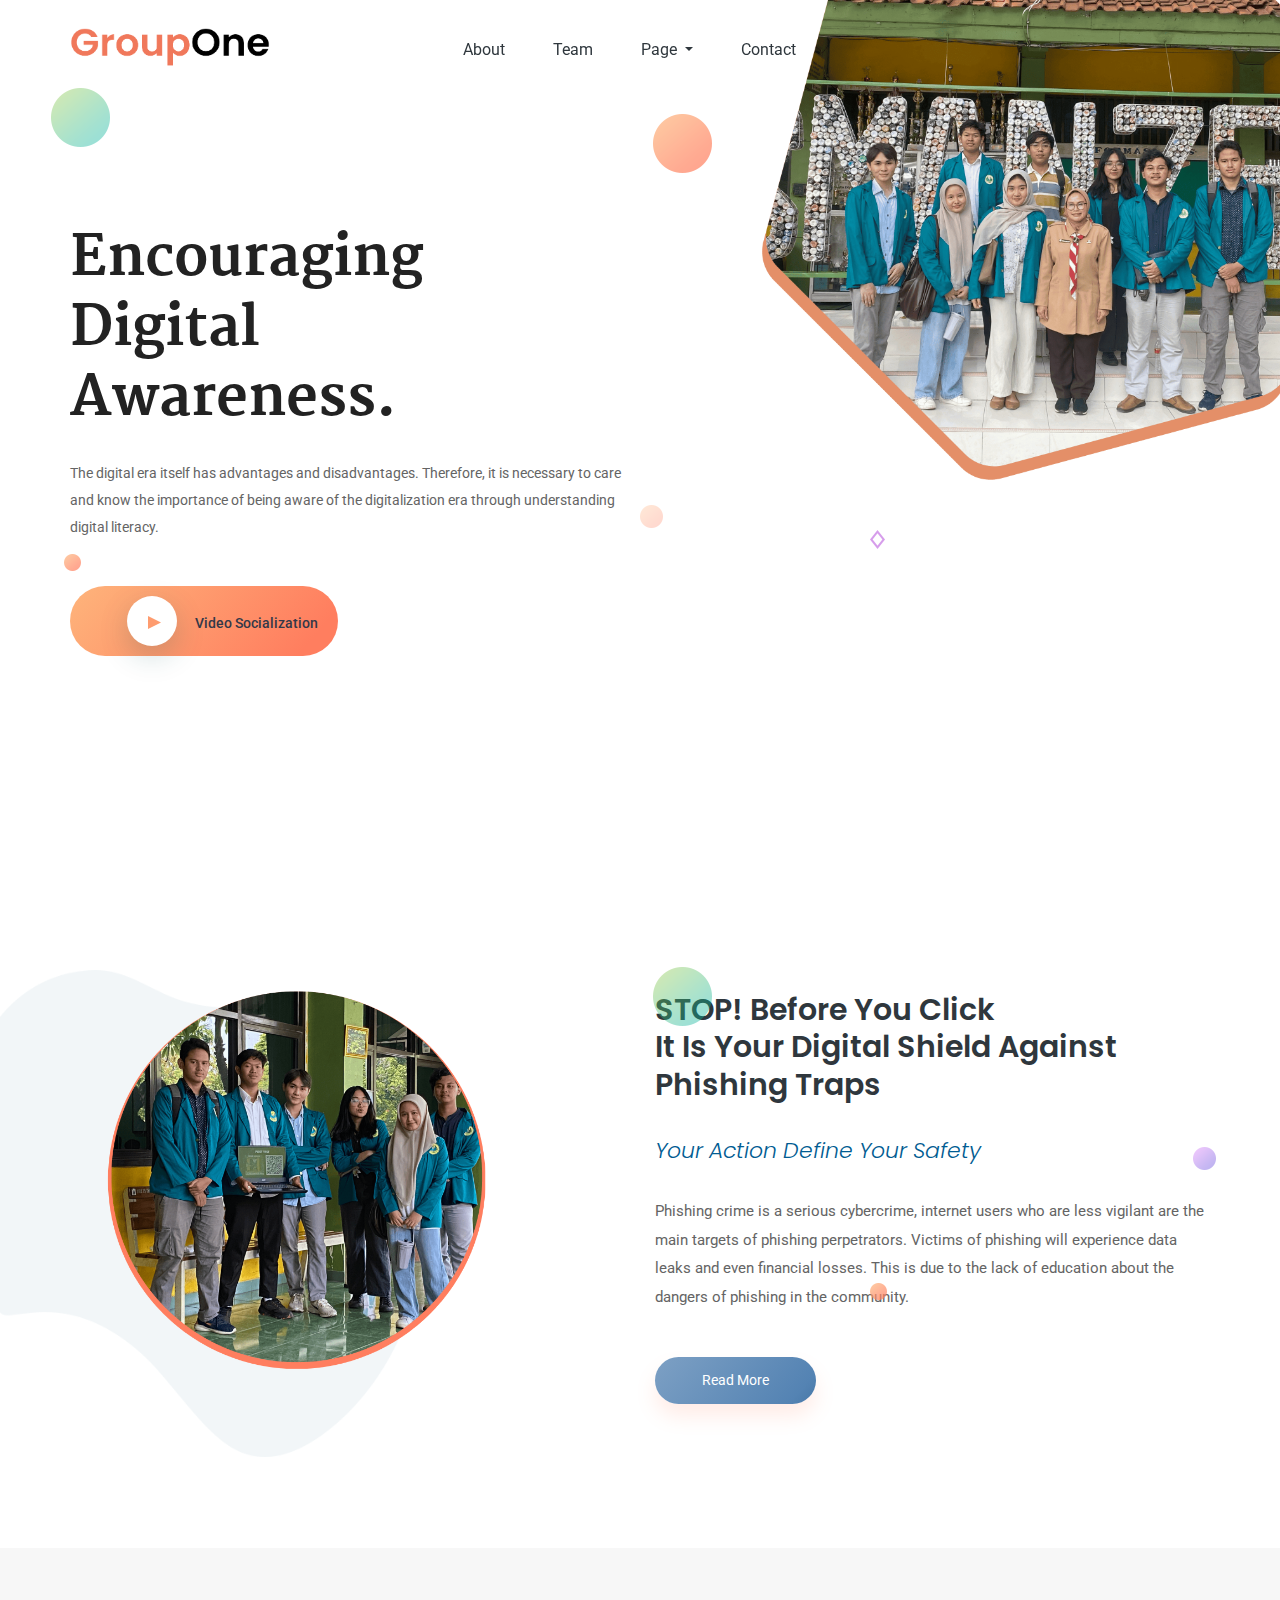
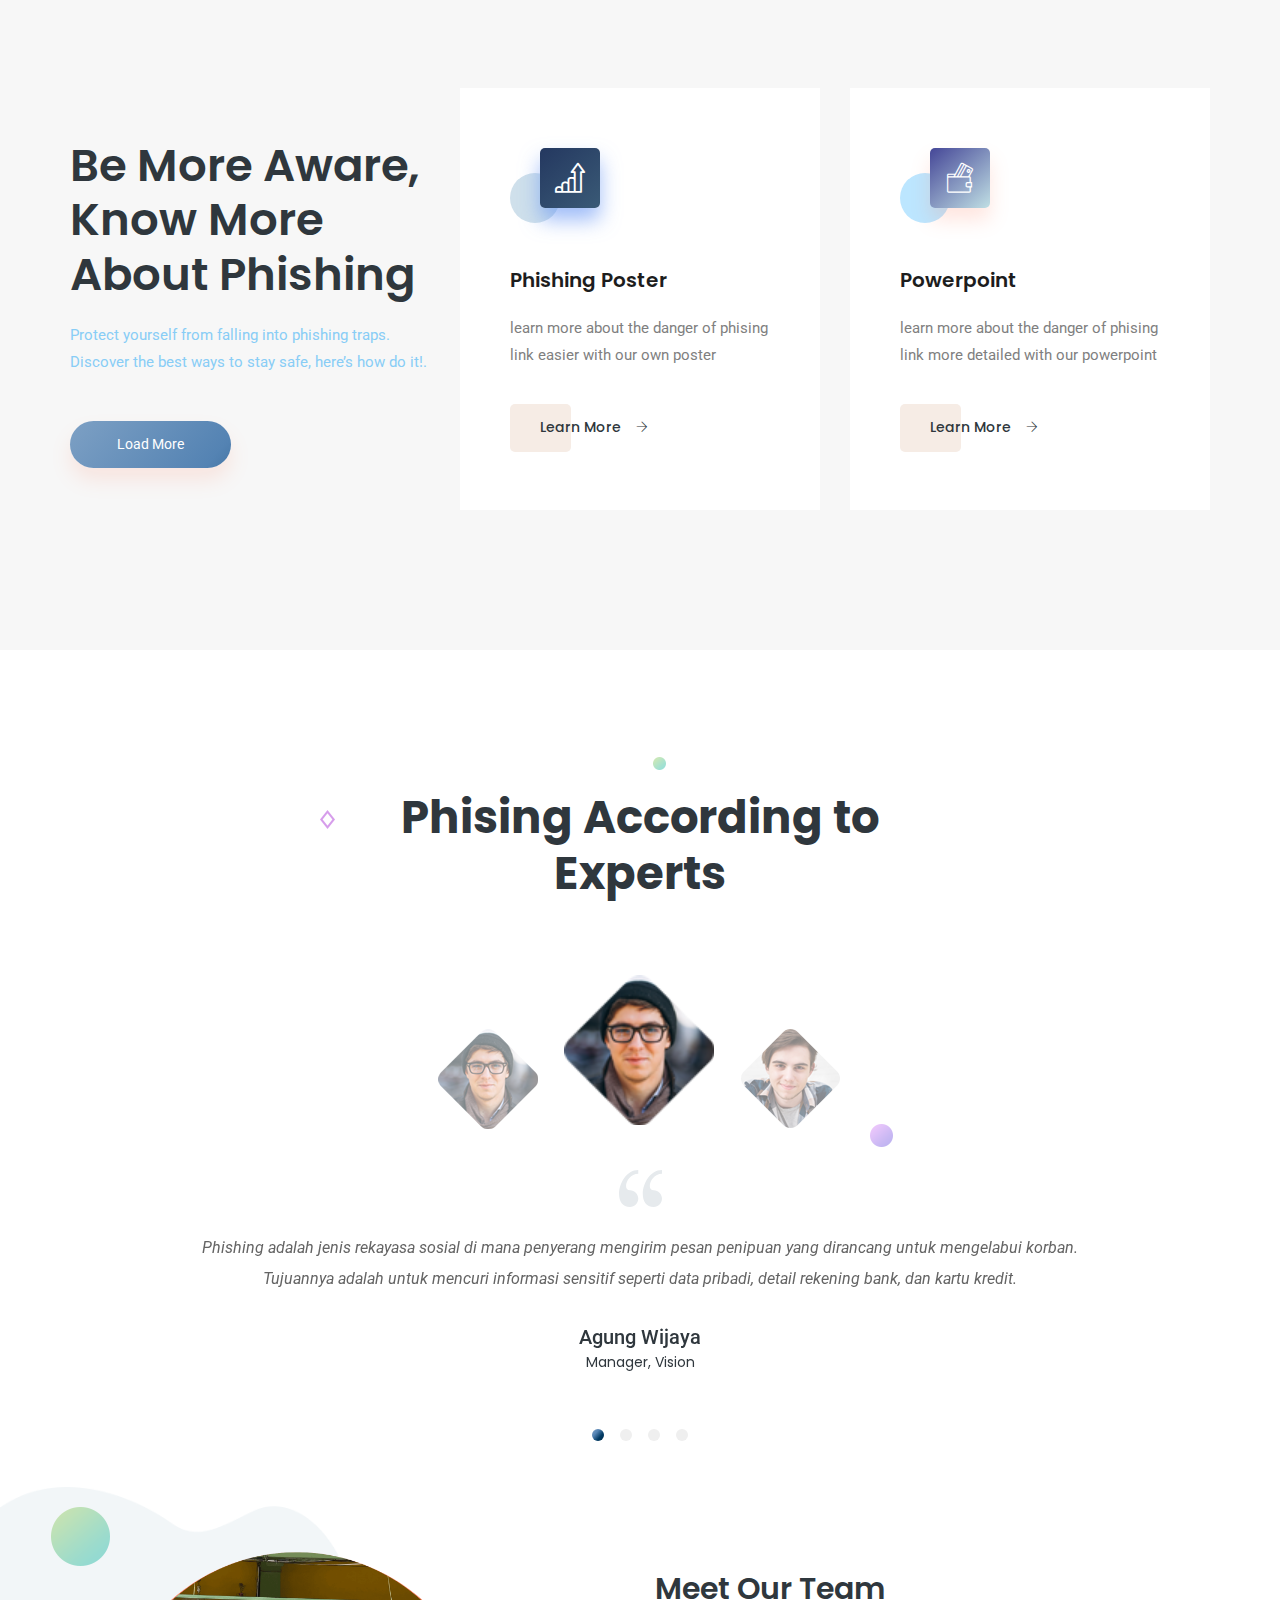
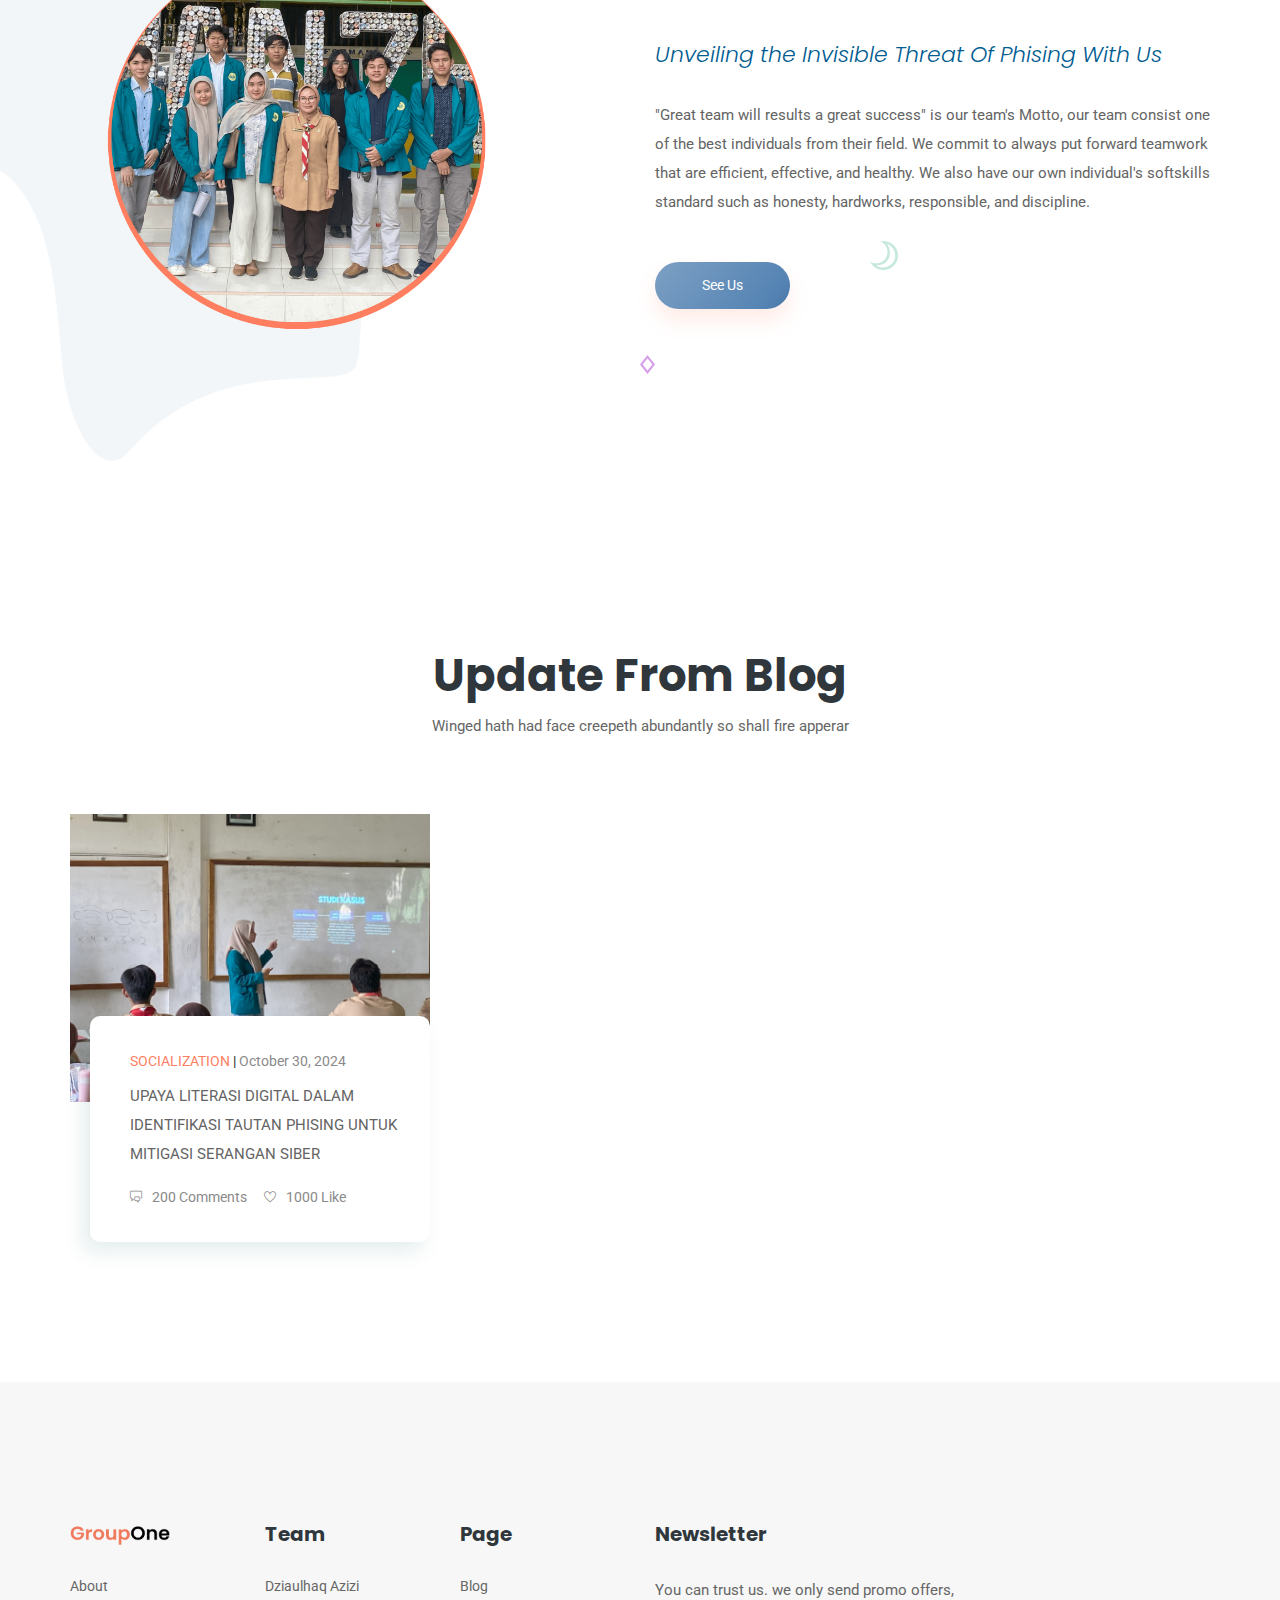
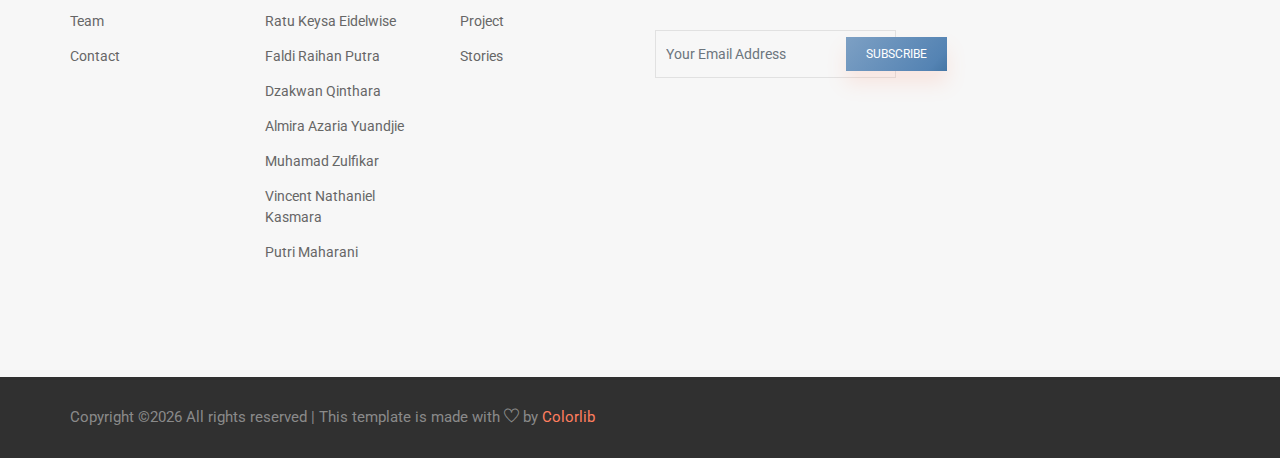
==== commit 16b566cf: "Update index.html" ====
--- a/index.html
+++ b/index.html
@@ -244,7 +244,7 @@
                                 <h5>Manager, Vision</h5>
                             </div>
                         </div>
-<!--                         <div data-index="4">
+                        <div data-index="4">
                             <div class="client_review_text text-center">
                                 <img src="img/icon/quate.svg" class="quate_icon" alt="quate">
                                 <p>Own midst. Behold sea created male he together of That Said fourth deep abundantly
@@ -253,7 +253,7 @@
                                 <h3>Daniel E Gilcritst</h3>
                                 <h5>Manager, Vision</h5>
                             </div>
-                        </div> -->
+                        </div>
                     </div>
                 </div>
             </div>
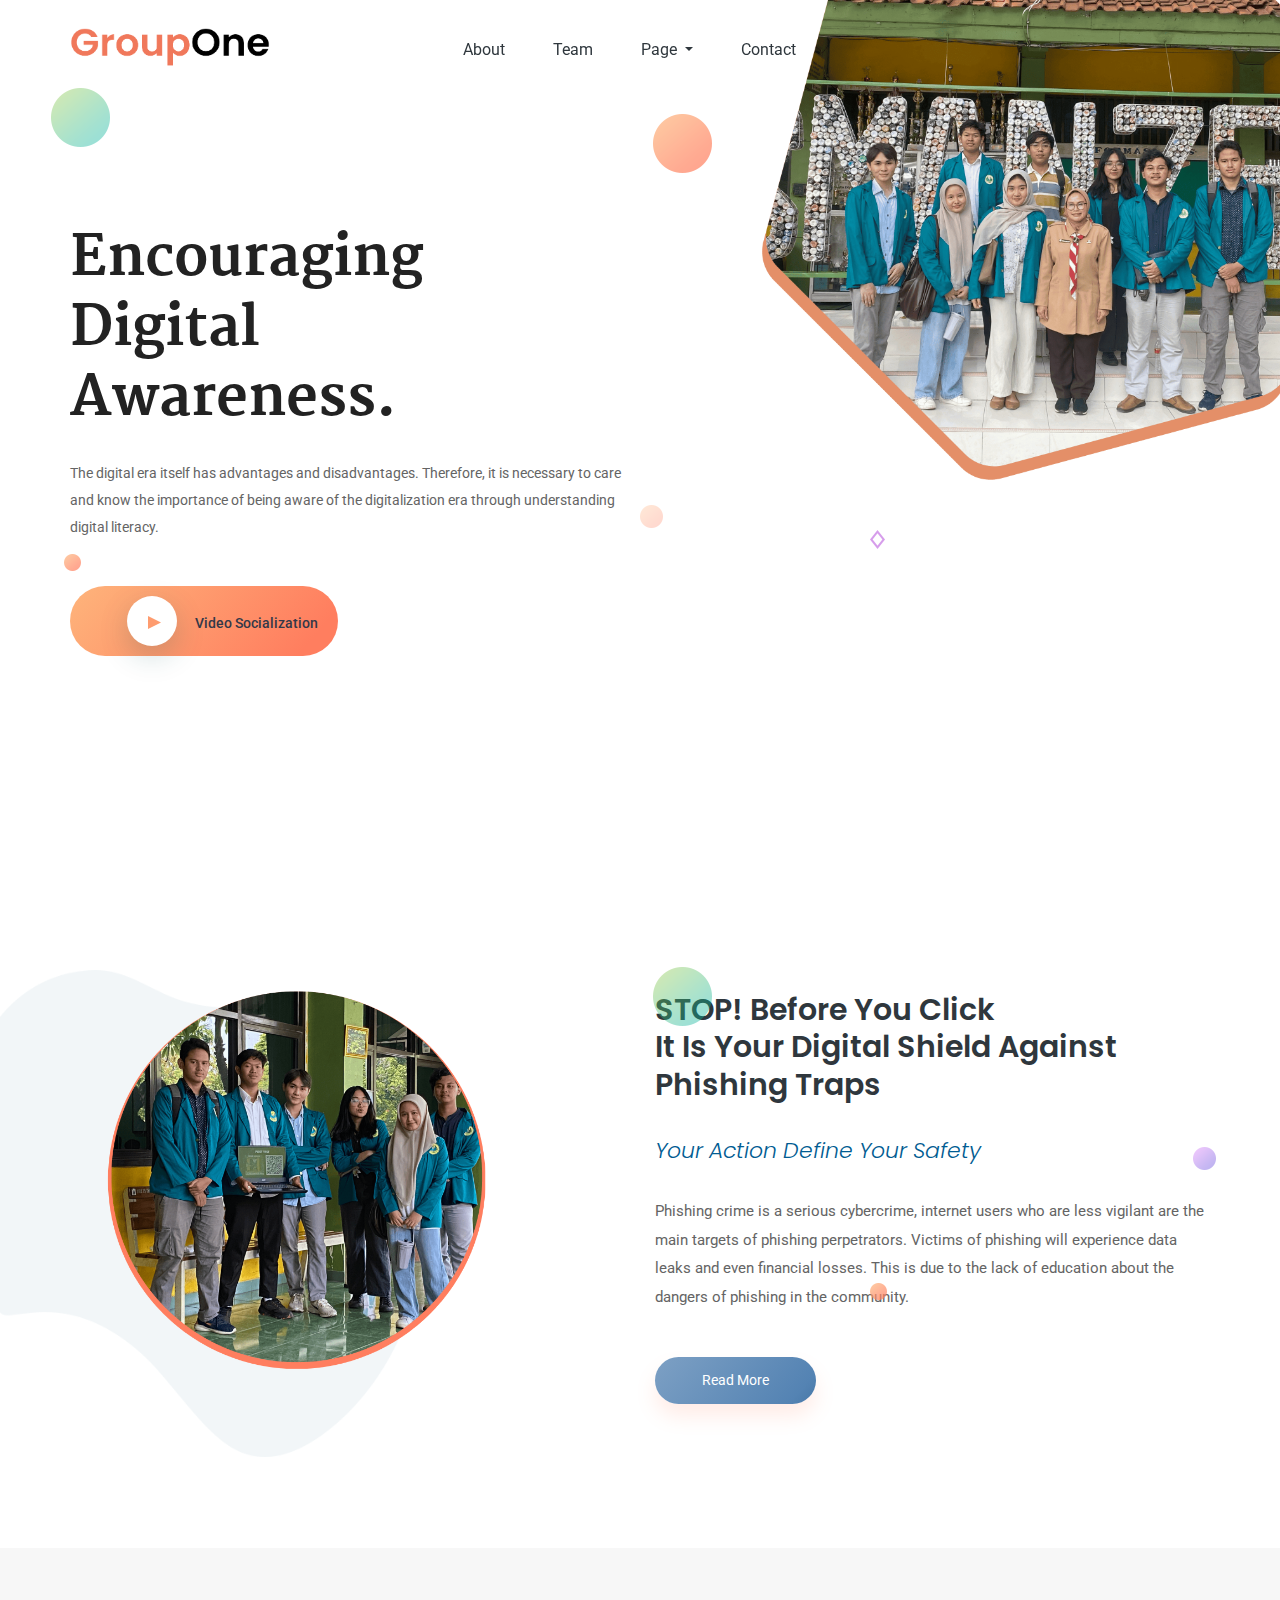
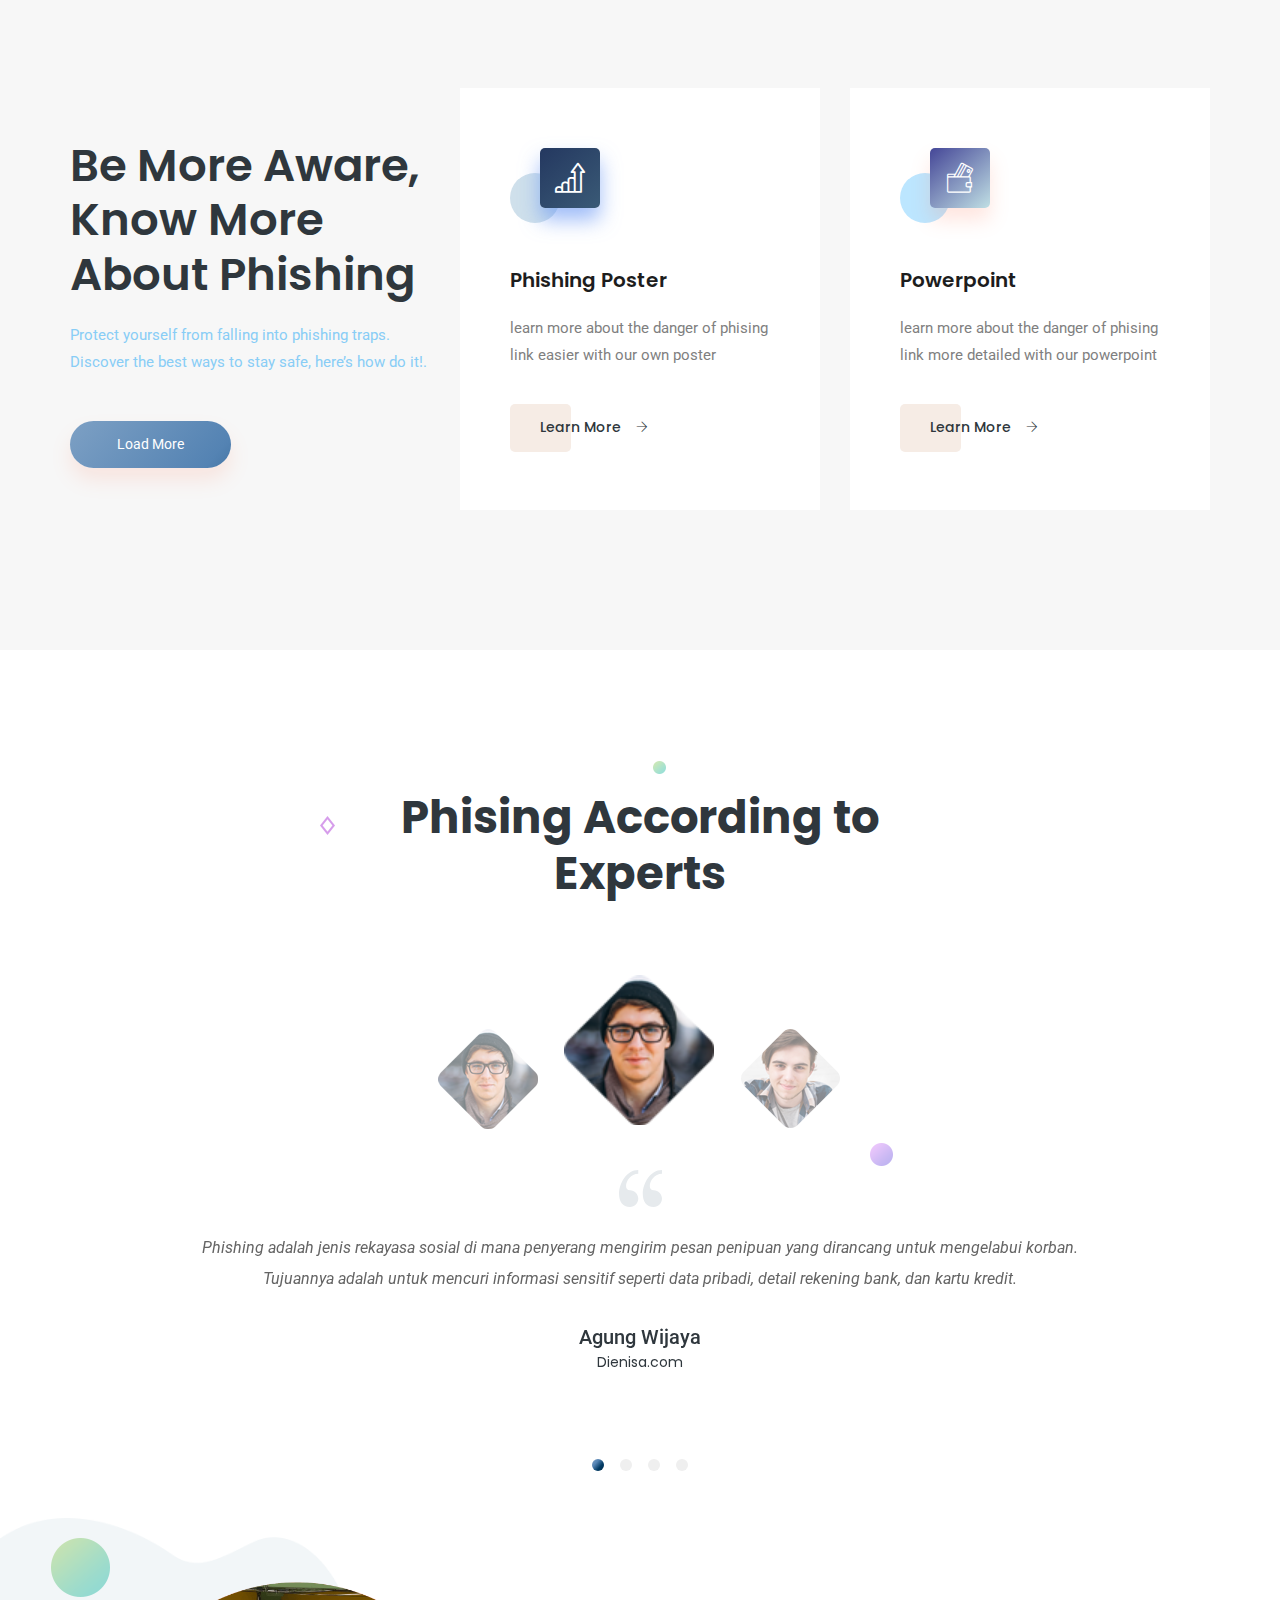
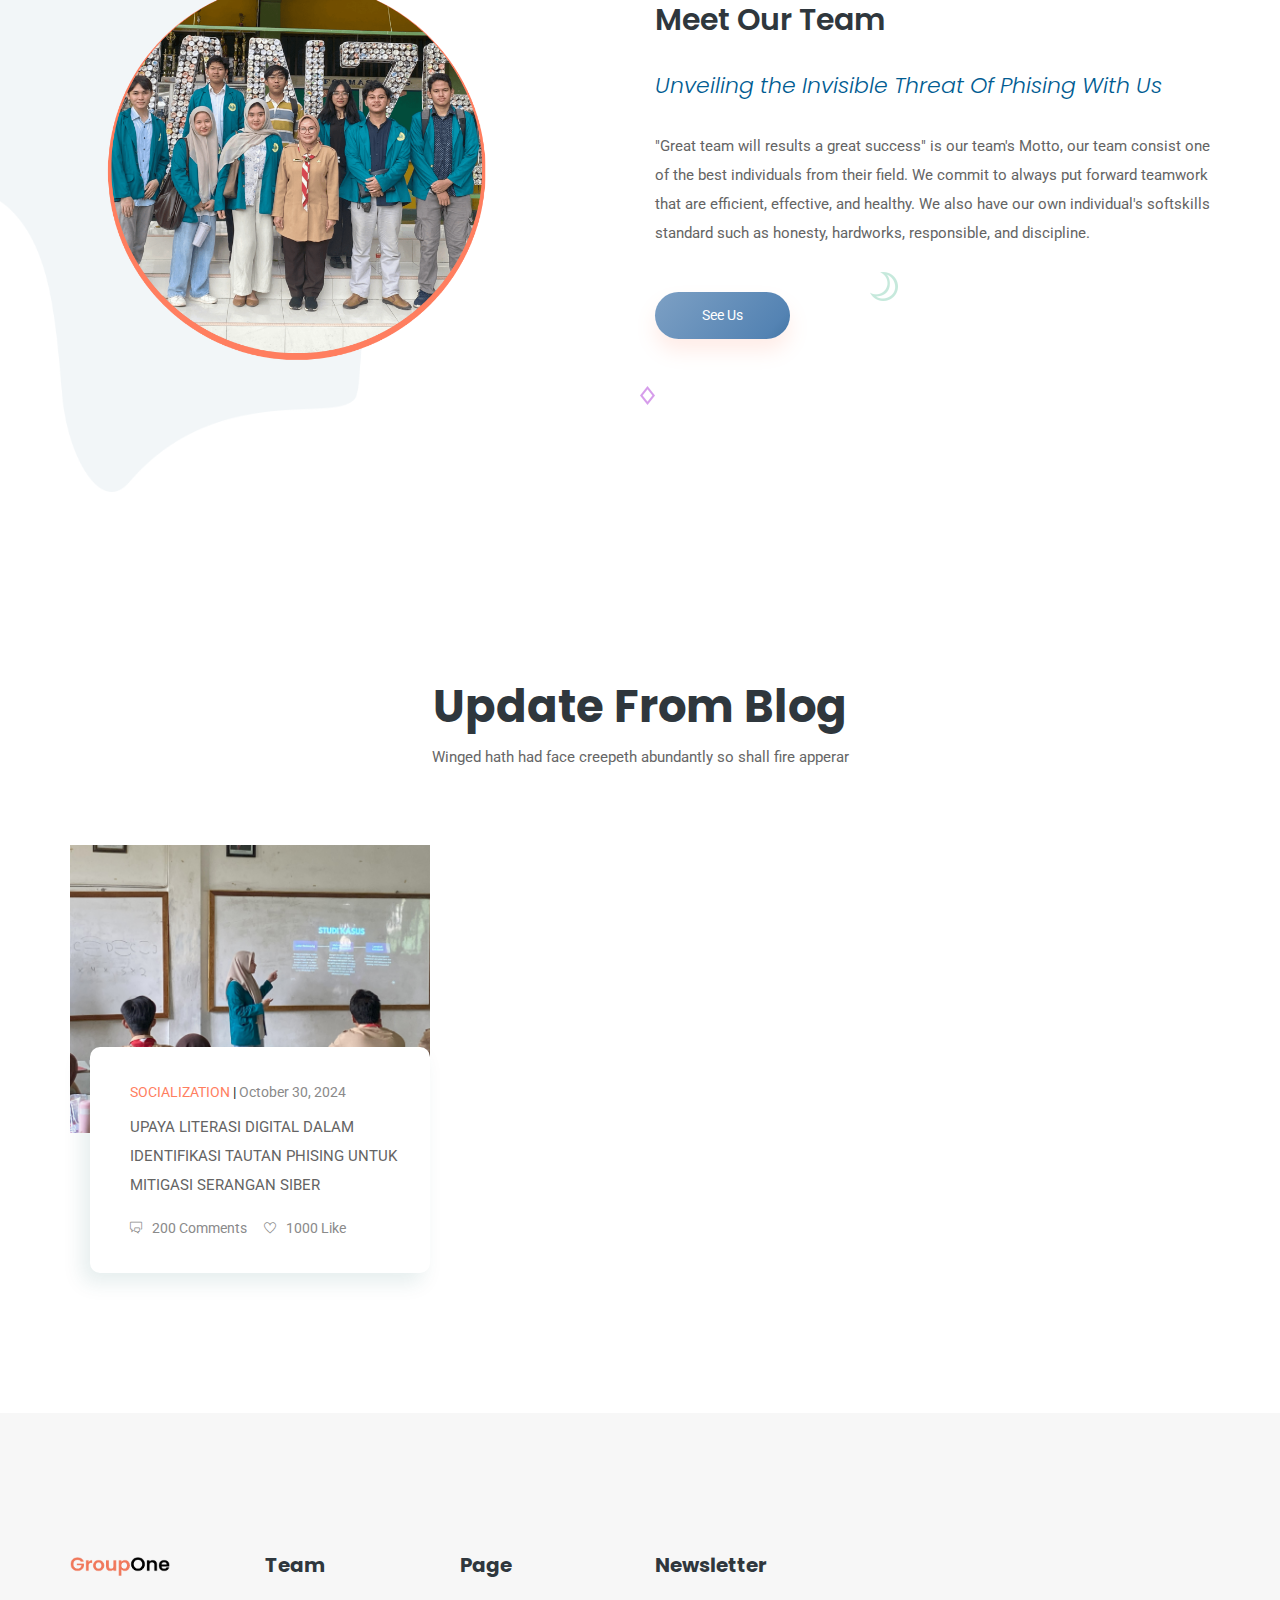
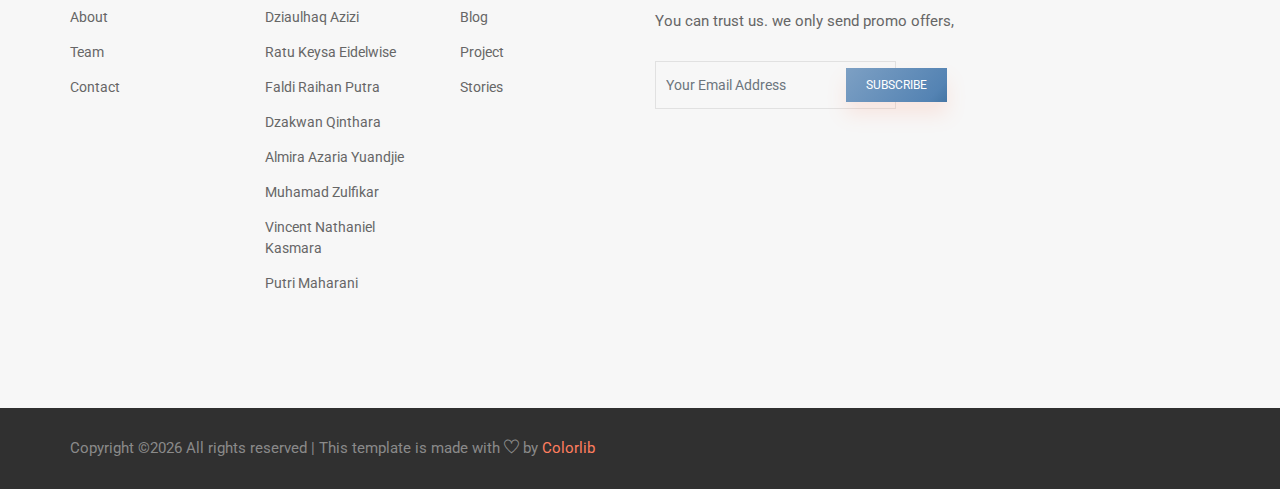
==== commit 256e7850: "Update index.html" ====
--- a/index.html
+++ b/index.html
@@ -221,37 +221,32 @@
                                 <p>Phishing adalah jenis rekayasa sosial di mana penyerang mengirim pesan penipuan yang dirancang untuk mengelabui korban. 
                                     Tujuannya adalah untuk mencuri informasi sensitif seperti data pribadi, detail rekening bank, dan kartu kredit.</p>
                                 <h3>Agung Wijaya</h3>
-                                <h5>Manager, Vision</h5>
+                                <h5>Dienisa.com</h5>
                             </div>
                         </div>
                         <div data-index="2">
                             <div class="client_review_text text-center">
                                 <img src="img/icon/quate.svg" class="quate_icon" alt="quate">
-                                <p>Own midst. Behold sea created male he together of That Said fourth deep abundantly
-                                    have light night beginning rule darkness seed darkness which land saying moveth.
-                                    Fifth shall wont signs, can seasons green days gathered great</p>
-                                <h3>Daniel E Gilcritst</h3>
-                                <h5>Manager, Vision</h5>
+                                <p>Phishing adalah tindakan untuk melakukan penipuan dengan mengelabui target dengan maksud untuk mencuri akun target. 
+                                    Biasanya dilakukan melalui email palsu yang mengarahkan target ke halaman palsu untuk menjebak target sehingga pelaku mendapatkan akses terhadap akun korban.</p>
+                                <h3>Vikran Fasyadhiyaksa Putra Yt</h3>
+                                <h5>Airlangga University</h5>
                             </div>
                         </div>
                         <div data-index="3">
                             <div class="client_review_text text-center">
                                 <img src="img/icon/quate.svg" class="quate_icon" alt="quate">
-                                <p>Own midst. Behold sea created male he together of That Said fourth deep abundantly
-                                    have light night beginning rule darkness seed darkness which land saying moveth.
-                                    Fifth shall wont signs, can seasons green days gathered great</p>
-                                <h3>Daniel E Gilcritst</h3>
-                                <h5>Manager, Vision</h5>
+                                <p>Phishing adalah bentuk kejahatan siber yang melibatkan penipuan dengan menggunakan media transaksi elektronik untuk mencuri informasi sensitif dari korban Cyber Crime Dengan Metode Phising</p>
+                                <h3>Maulvie Yazid</h3>
+                                <h5>Academia.edu</h5>
                             </div>
                         </div>
                         <div data-index="4">
                             <div class="client_review_text text-center">
-                                <img src="img/icon/quate.svg" class="quate_icon" alt="quate">
-                                <p>Own midst. Behold sea created male he together of That Said fourth deep abundantly
-                                    have light night beginning rule darkness seed darkness which land saying moveth.
-                                    Fifth shall wont signs, can seasons green days gathered great</p>
-                                <h3>Daniel E Gilcritst</h3>
-                                <h5>Manager, Vision</h5>
+                                <img src="https://konten.usu.ac.id/storage/satker/44/statis/lecturer/Dosen%20Dian-webp" class="quate_icon" alt="quate">
+                                <p>phishing sebagai tindakan penipuan yang dirancang untuk mengelabui pengguna agar memberikan informasi pribadi, seperti kata sandi dan nomor kartu kredit. Ia juga menyoroti pentingnya kesadaran masyarakat terhadap ancaman ini, serta langkah-langkah pencegahan yang dapat diambil.</p>
+                                <h3>Dian Rachmawati</h3>
+                                <h5>University of Northern Sumatra</h5>
                             </div>
                         </div>
                     </div>
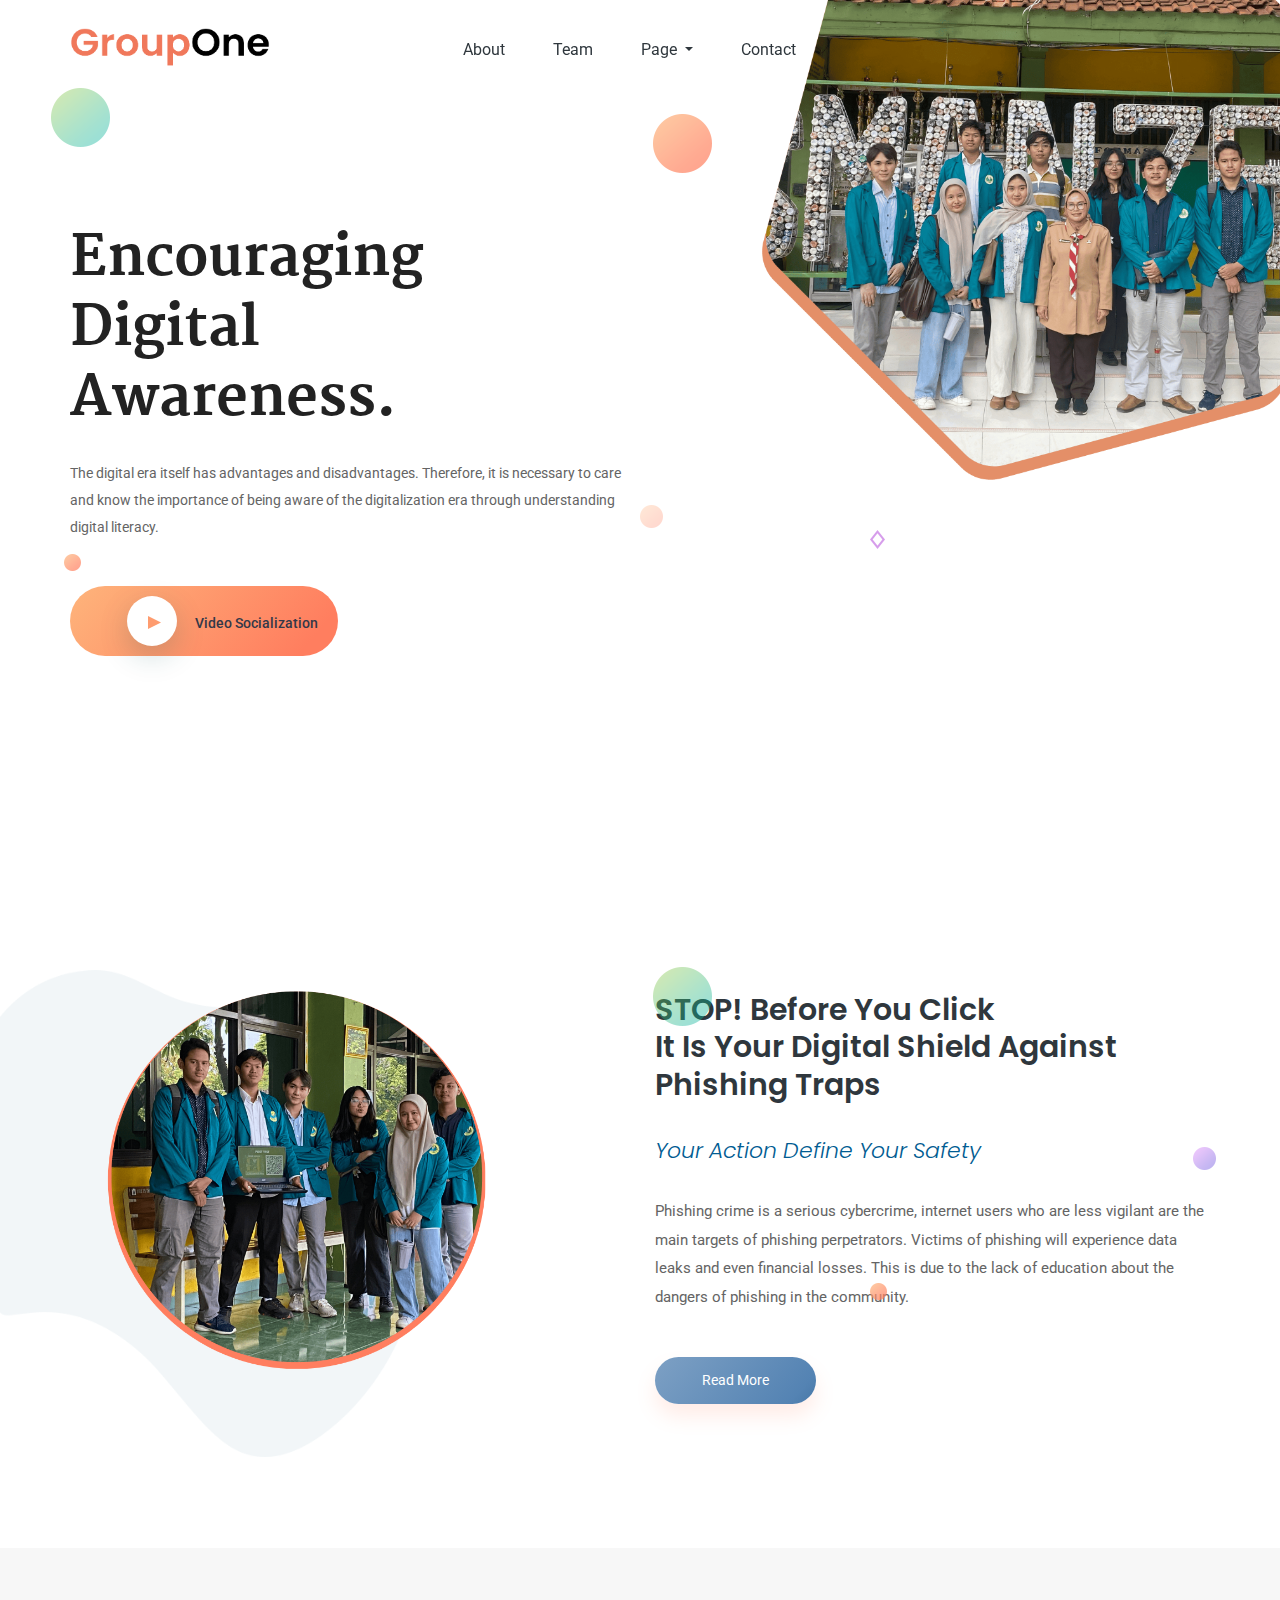
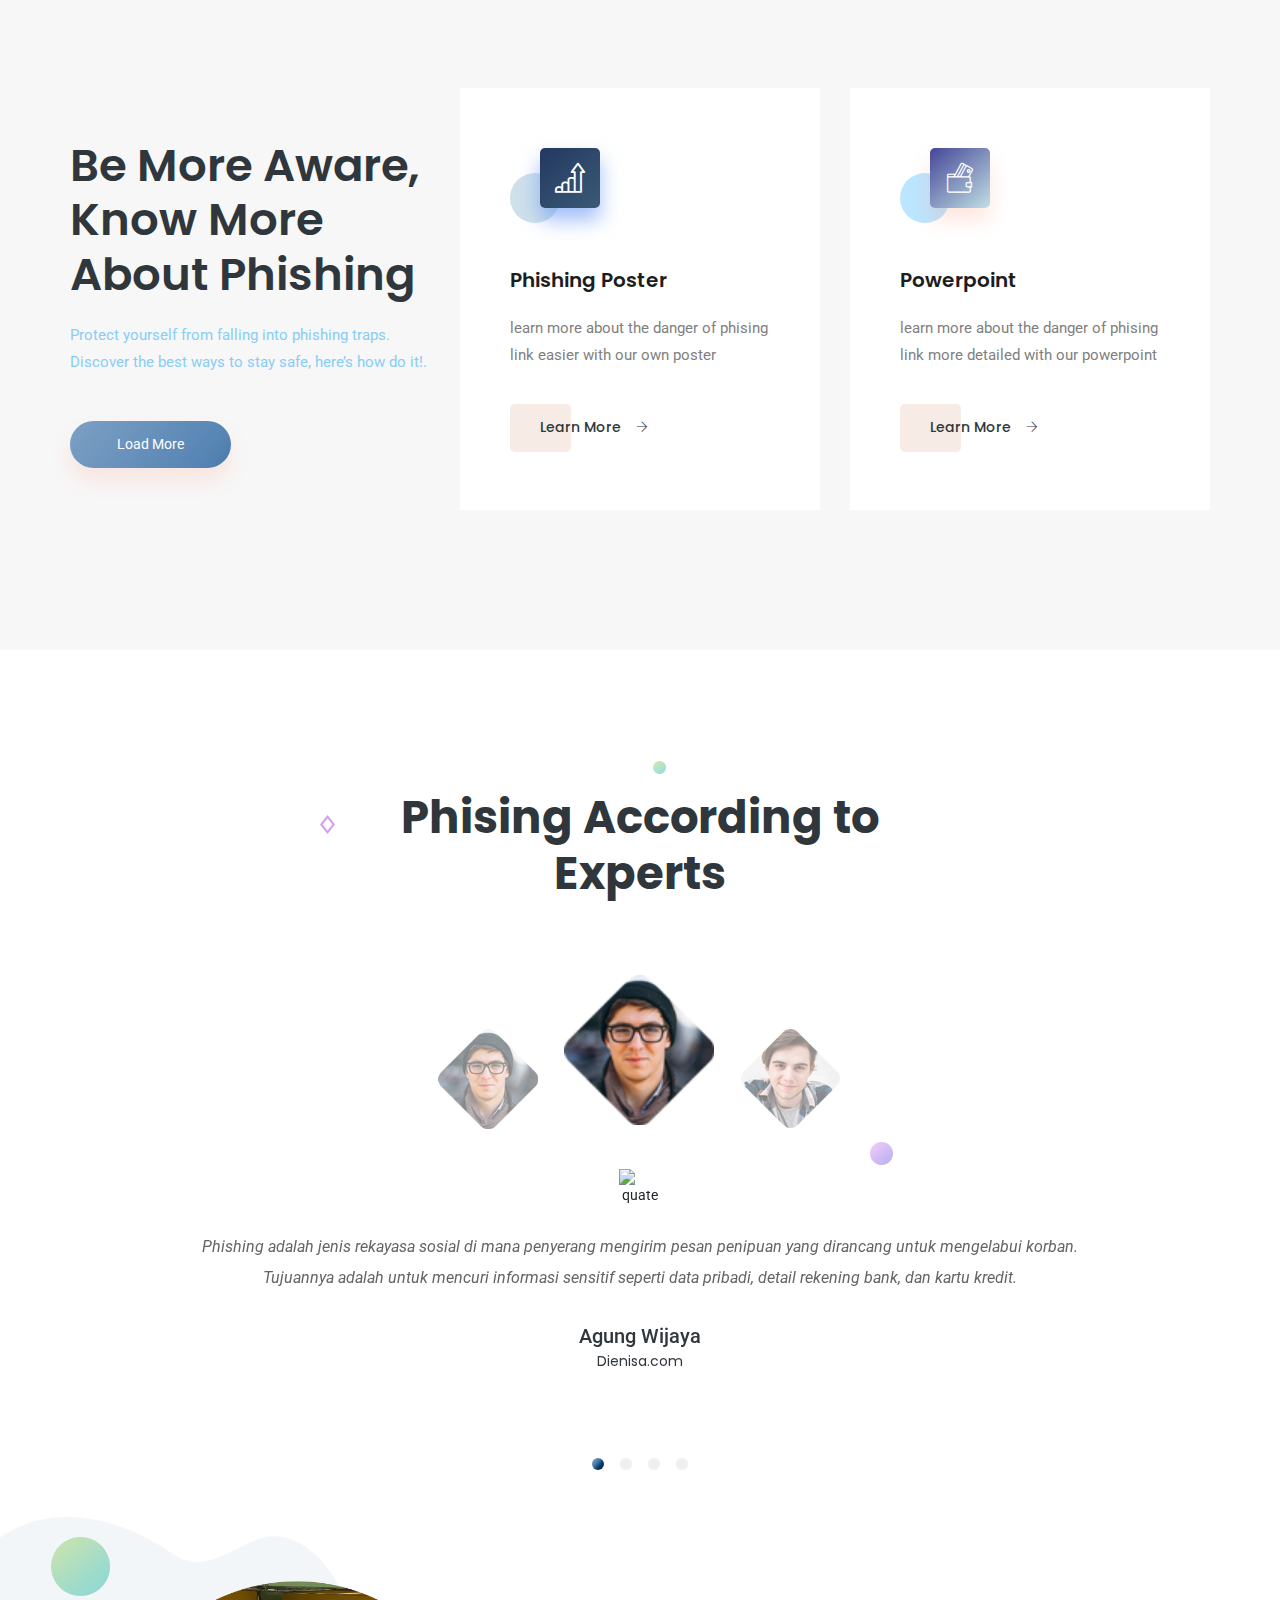
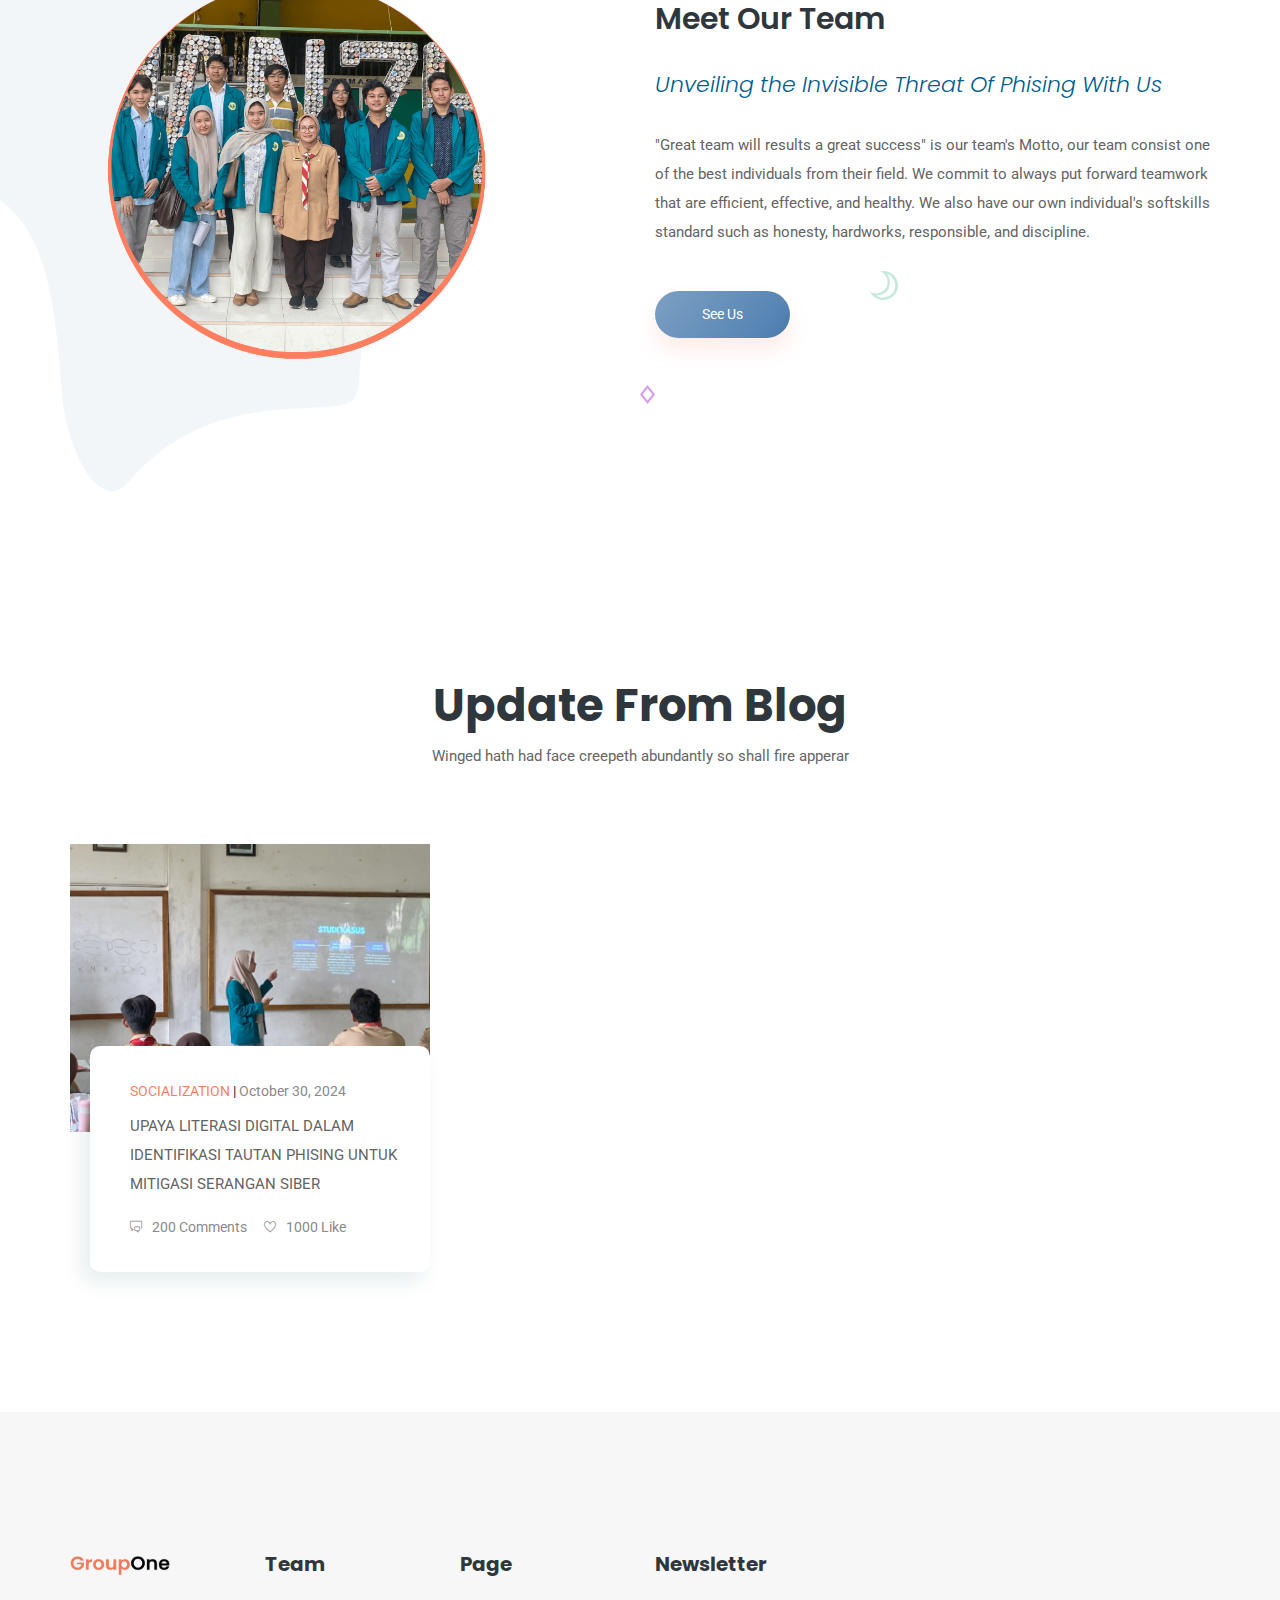
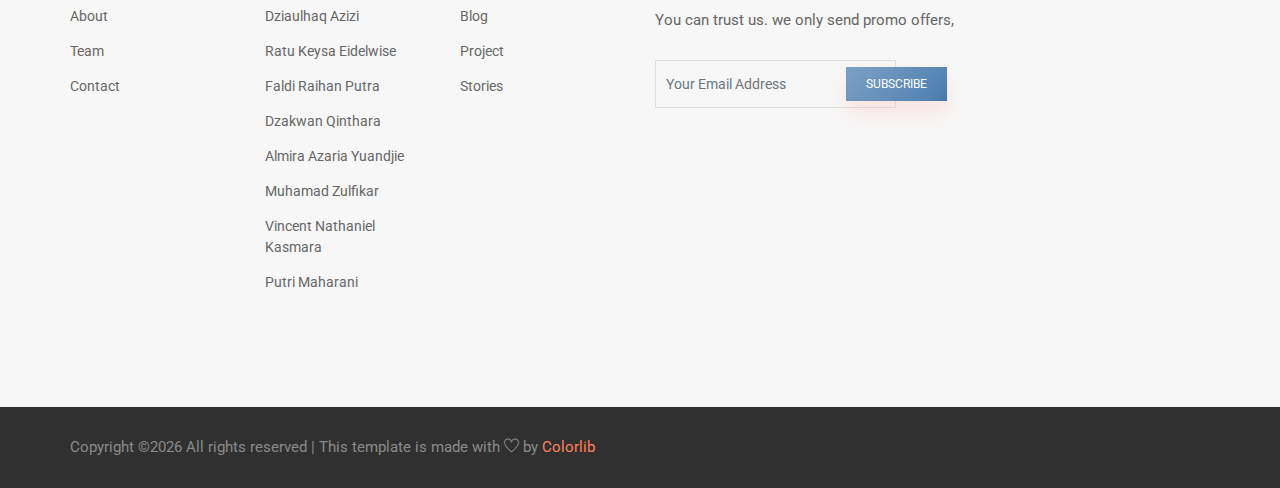
==== commit 48e34508: "Update index.html" ====
--- a/index.html
+++ b/index.html
@@ -229,7 +229,7 @@
                                 <img src="img/icon/quate.svg" class="quate_icon" alt="quate">
                                 <p>Phishing adalah tindakan untuk melakukan penipuan dengan mengelabui target dengan maksud untuk mencuri akun target. 
                                     Biasanya dilakukan melalui email palsu yang mengarahkan target ke halaman palsu untuk menjebak target sehingga pelaku mendapatkan akses terhadap akun korban.</p>
-                                <h3>Vikran Fasyadhiyaksa Putra Yt</h3>
+                                <h3>Vikran Fasyadhiyaksa Putra Y</h3>
                                 <h5>Airlangga University</h5>
                             </div>
                         </div>
@@ -243,7 +243,7 @@
                         </div>
                         <div data-index="4">
                             <div class="client_review_text text-center">
-                                <img src="https://konten.usu.ac.id/storage/satker/44/statis/lecturer/Dosen%20Dian-webp" class="quate_icon" alt="quate">
+                                <img src="https://konten.usu.ac.id/storage/satker/44/statis/lecturer/Dosen%20Dian.webp" class="quate_icon" alt="quate">
                                 <p>phishing sebagai tindakan penipuan yang dirancang untuk mengelabui pengguna agar memberikan informasi pribadi, seperti kata sandi dan nomor kartu kredit. Ia juga menyoroti pentingnya kesadaran masyarakat terhadap ancaman ini, serta langkah-langkah pencegahan yang dapat diambil.</p>
                                 <h3>Dian Rachmawati</h3>
                                 <h5>University of Northern Sumatra</h5>
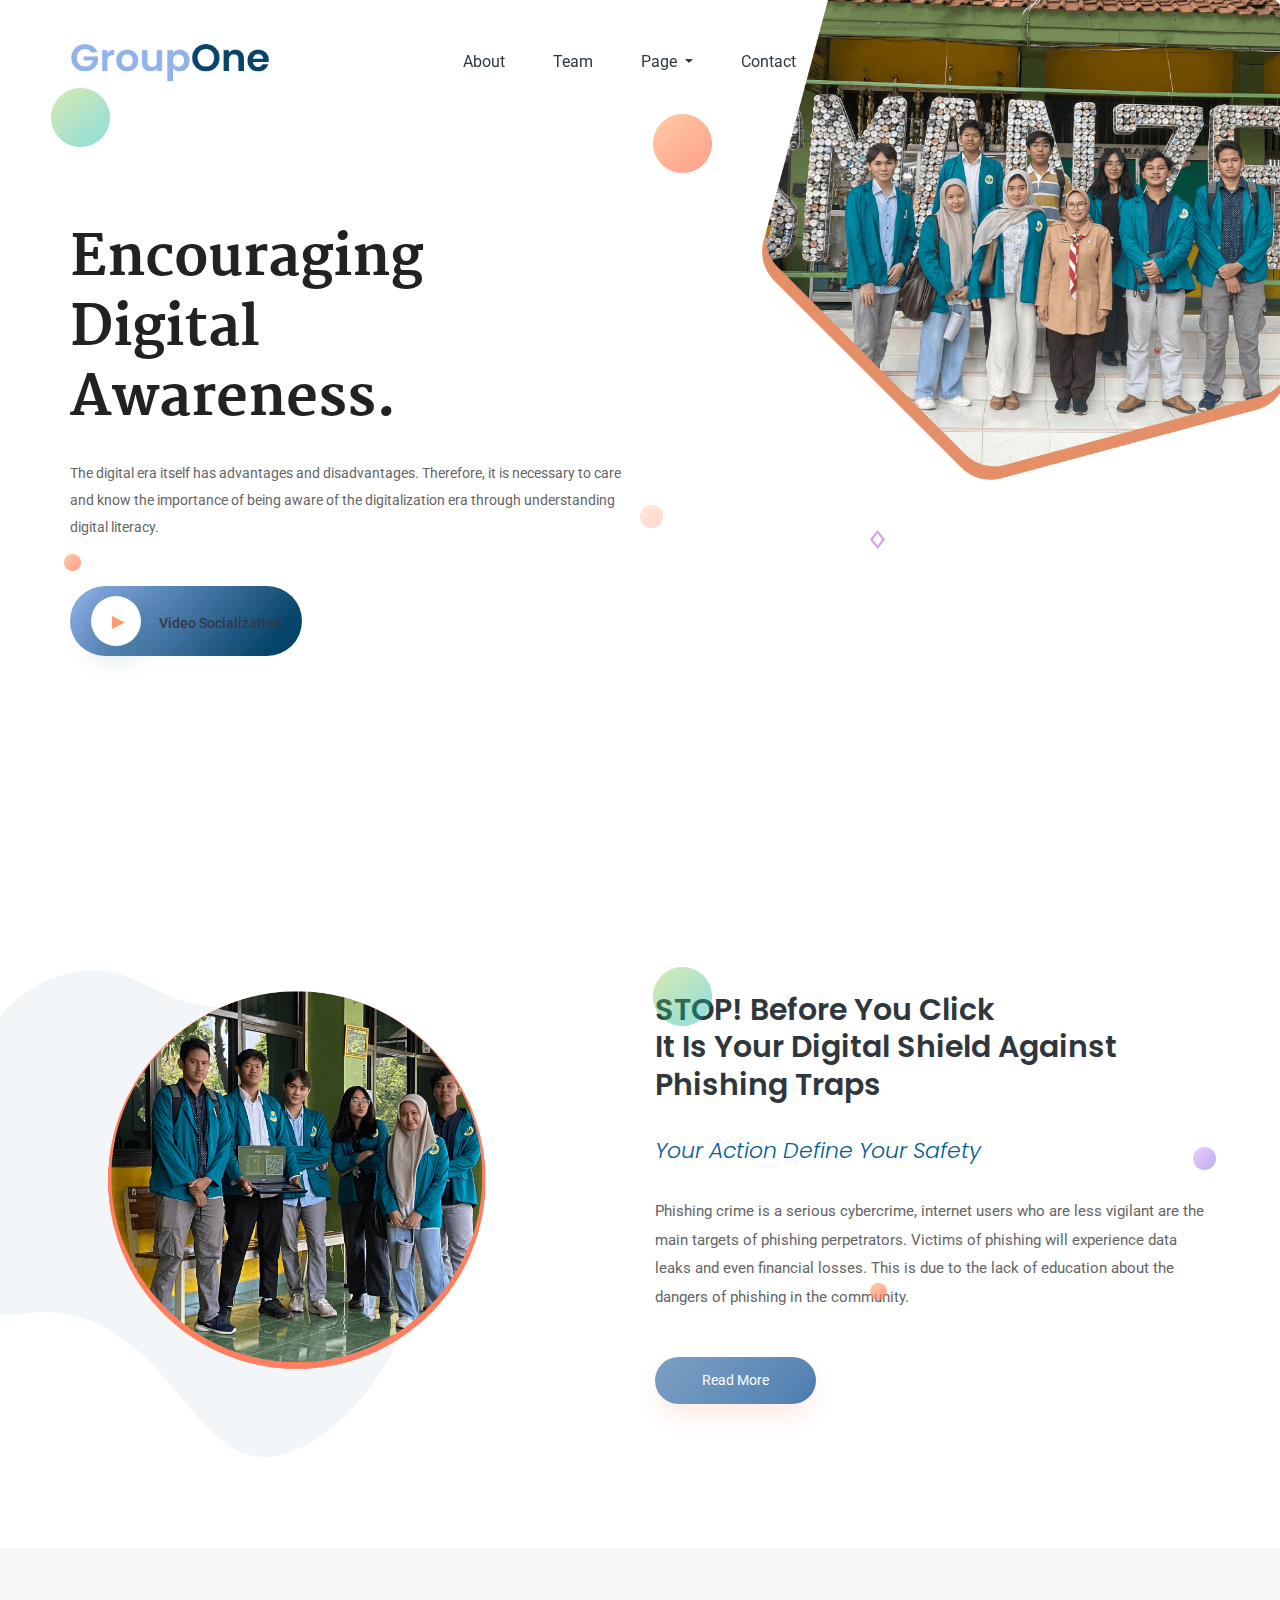
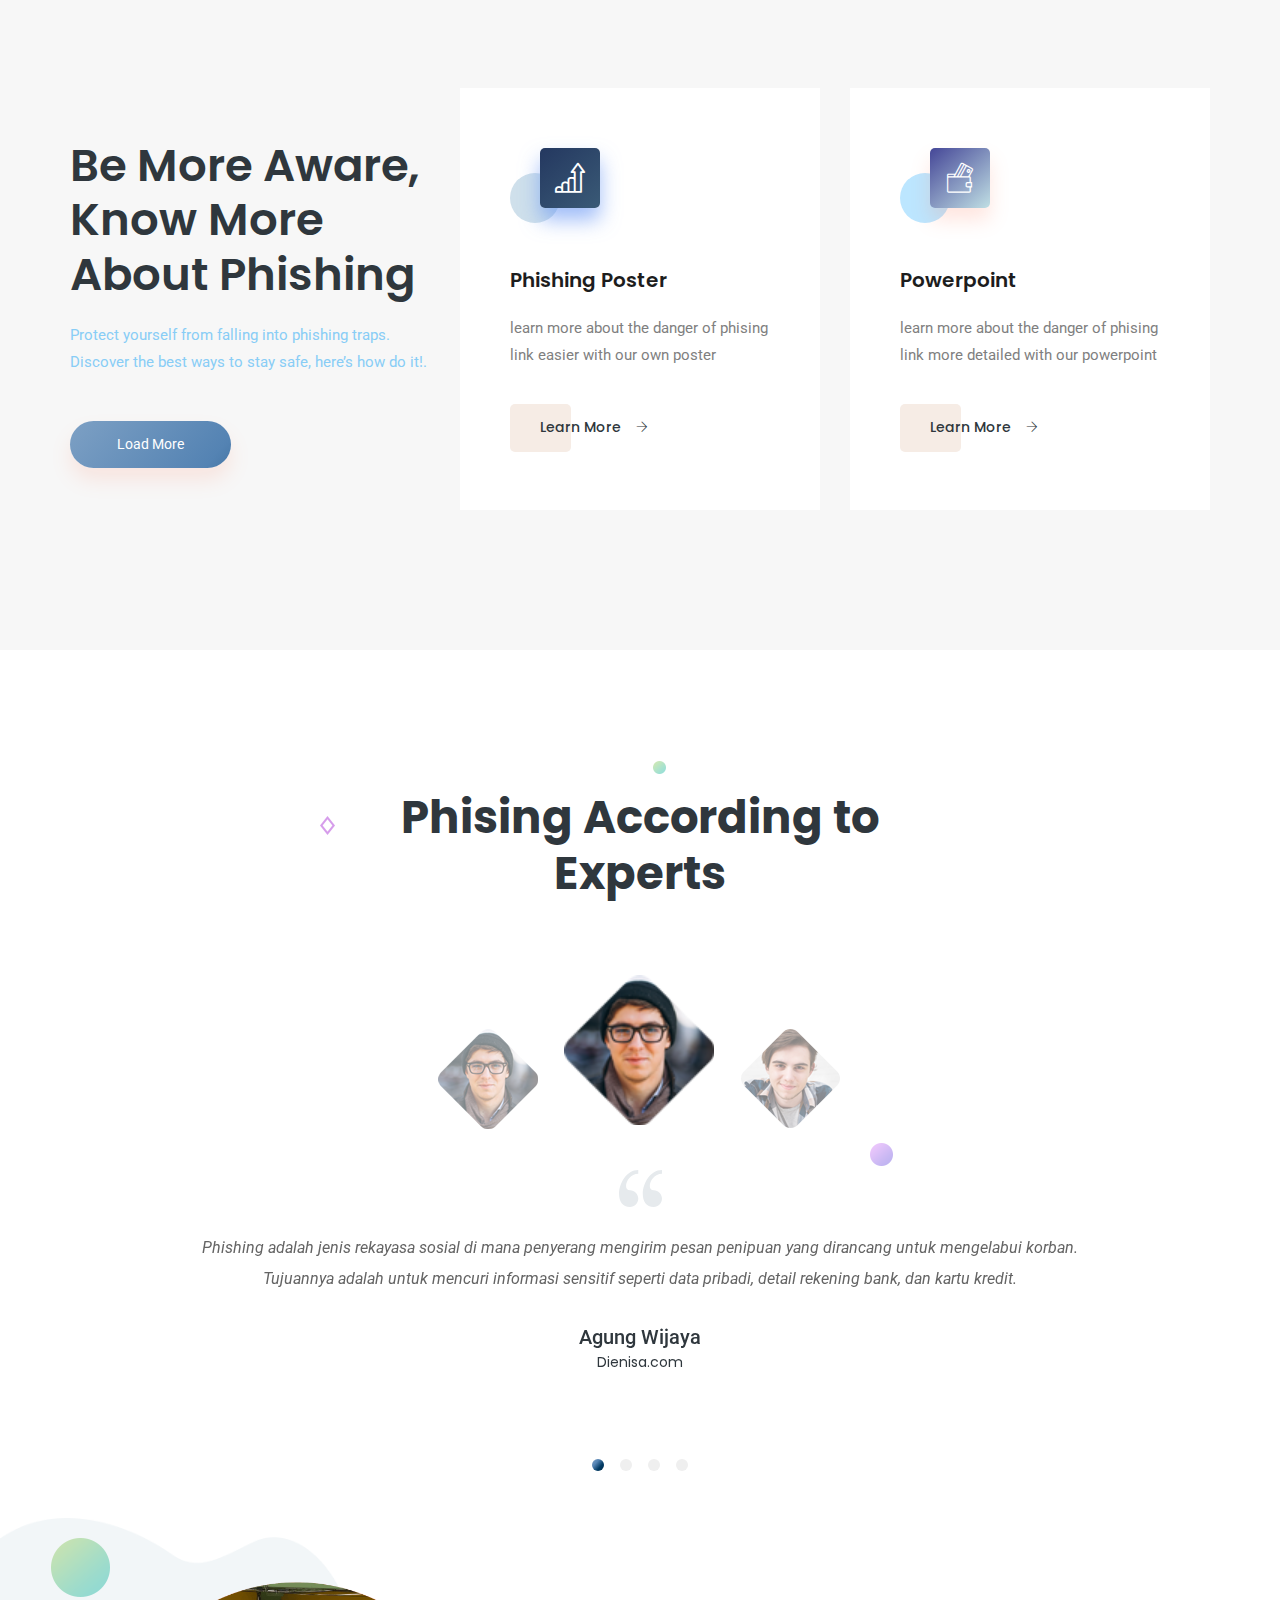
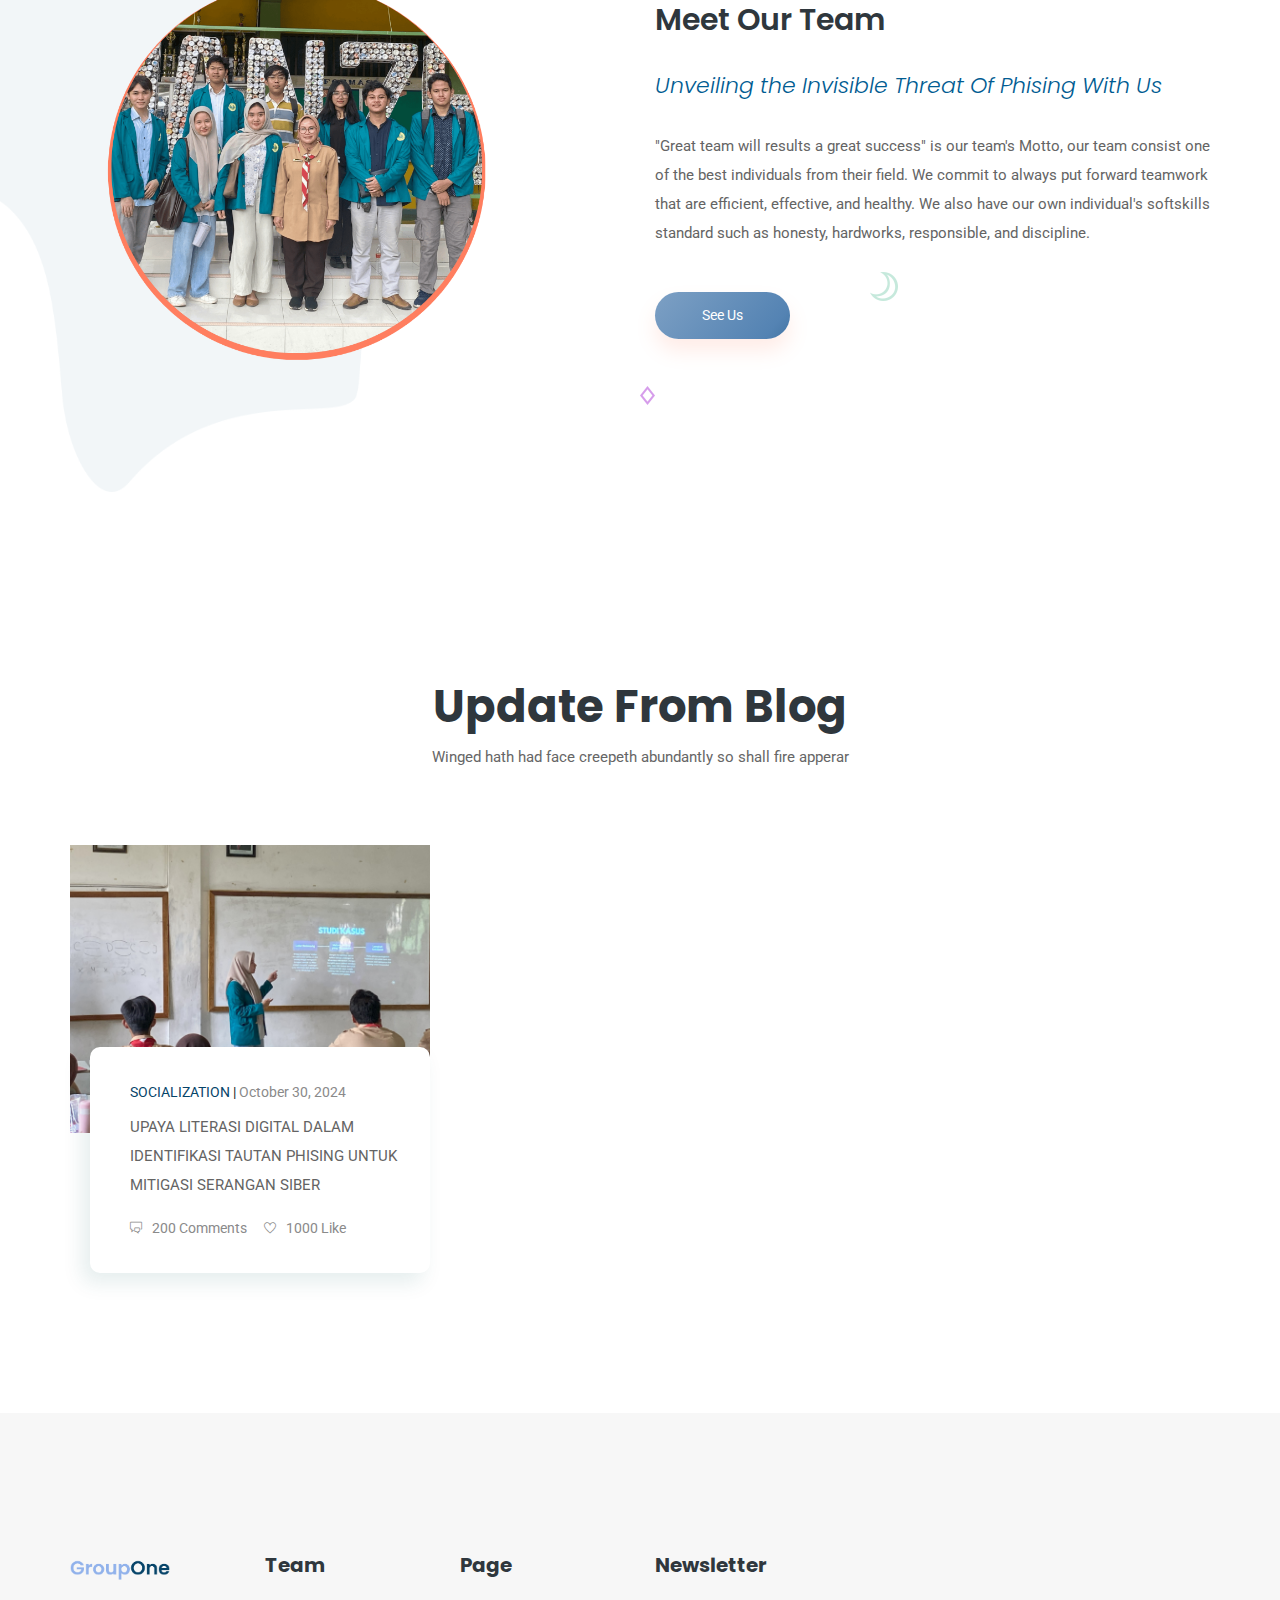
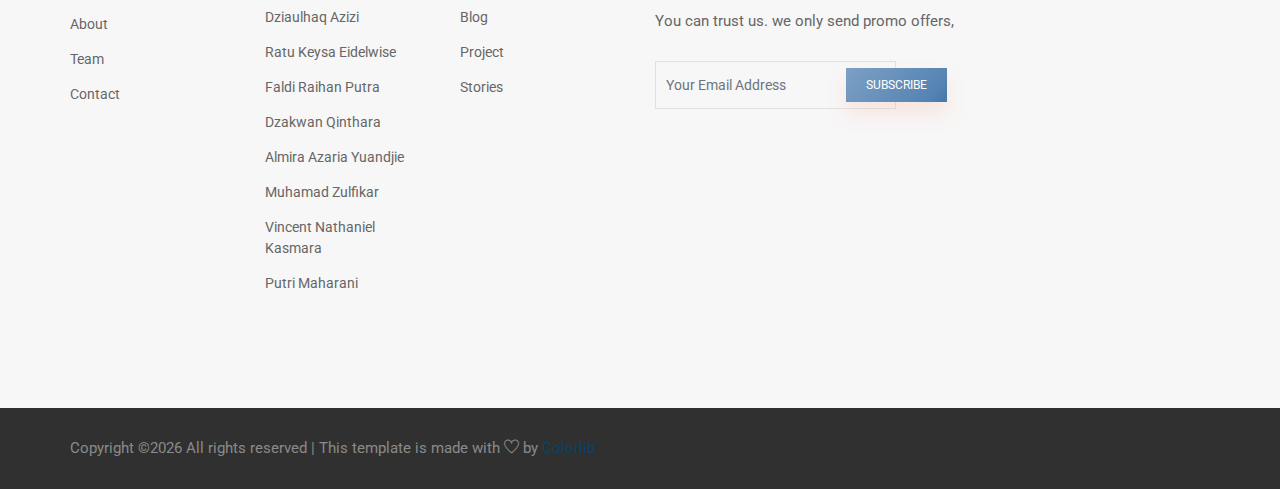
==== commit 7ee2b138: "new one" ====
--- a/index.html
+++ b/index.html
@@ -243,7 +243,7 @@
                         </div>
                         <div data-index="4">
                             <div class="client_review_text text-center">
-                                <img src="https://konten.usu.ac.id/storage/satker/44/statis/lecturer/Dosen%20Dian.webp" class="quate_icon" alt="quate">
+                                <img src="img/icon/quate.svg" class="quate_icon" alt="quate">
                                 <p>phishing sebagai tindakan penipuan yang dirancang untuk mengelabui pengguna agar memberikan informasi pribadi, seperti kata sandi dan nomor kartu kredit. Ia juga menyoroti pentingnya kesadaran masyarakat terhadap ancaman ini, serta langkah-langkah pencegahan yang dapat diambil.</p>
                                 <h3>Dian Rachmawati</h3>
                                 <h5>University of Northern Sumatra</h5>
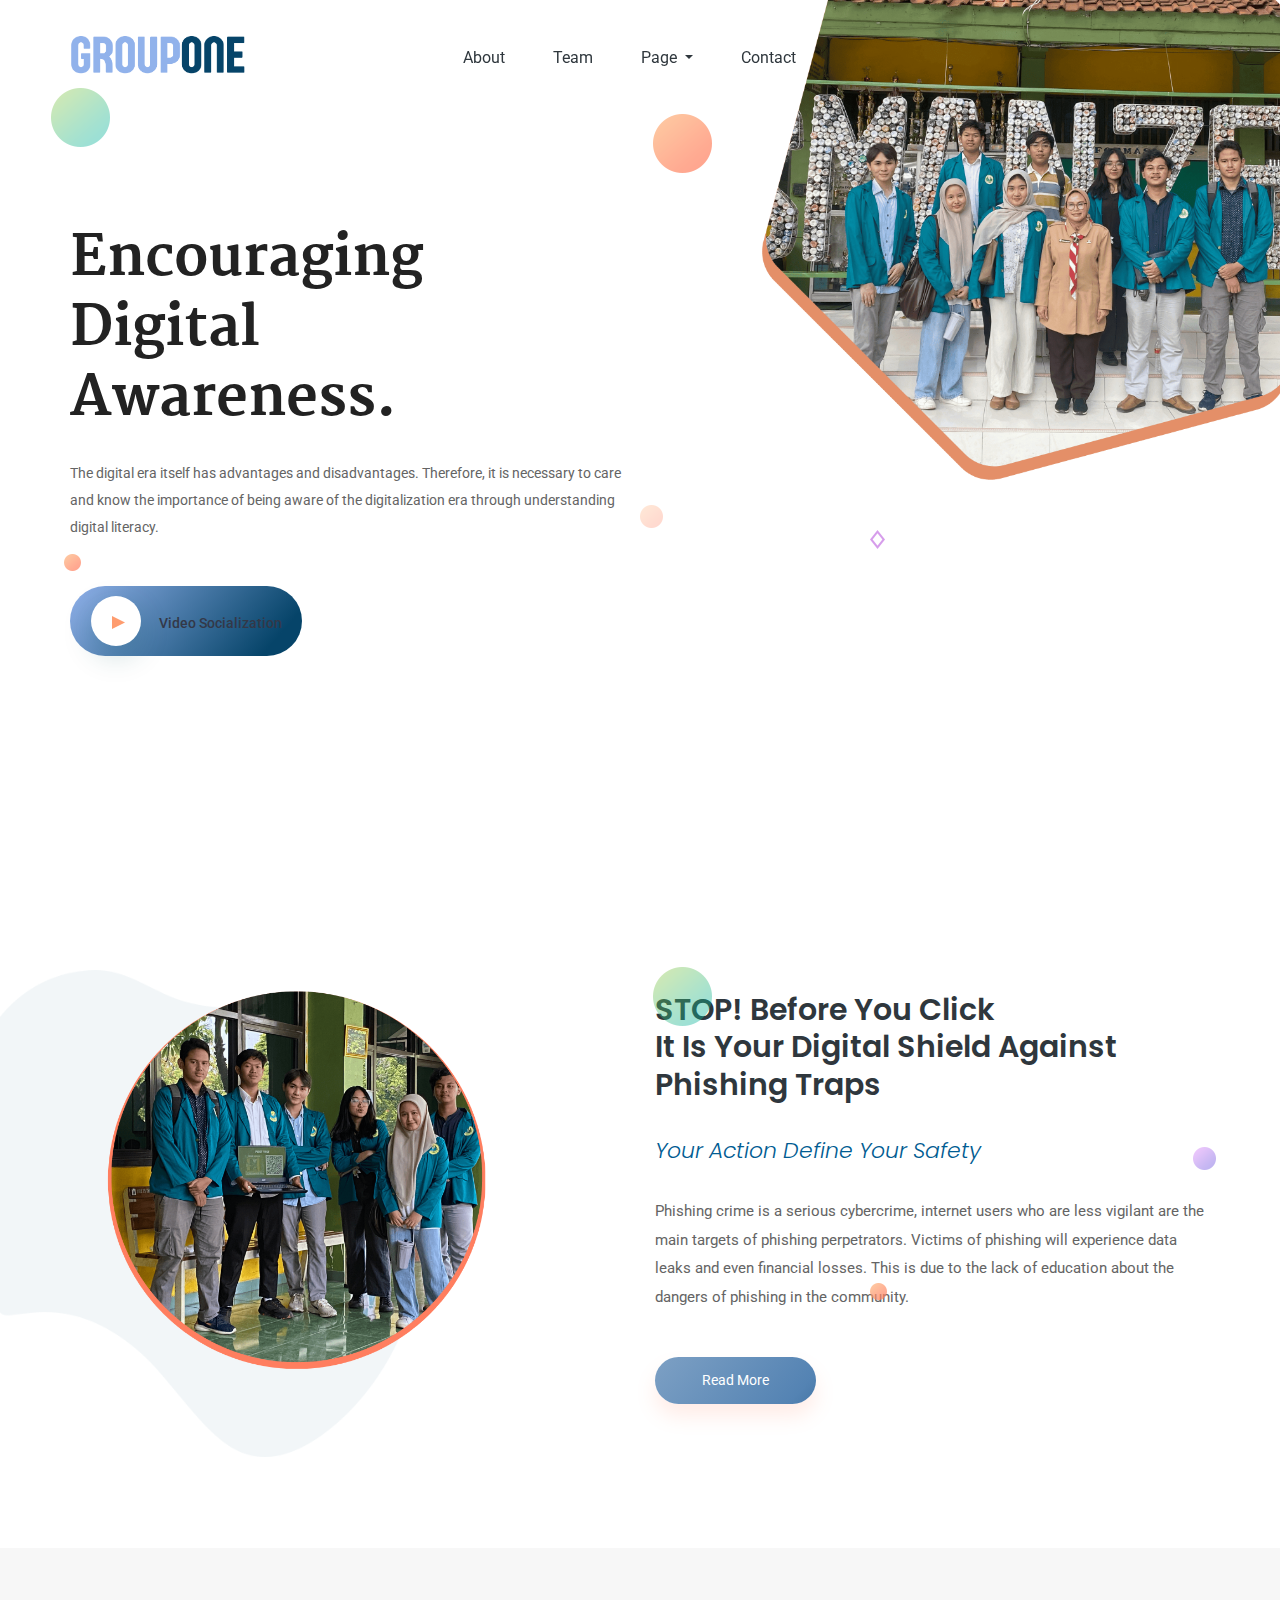
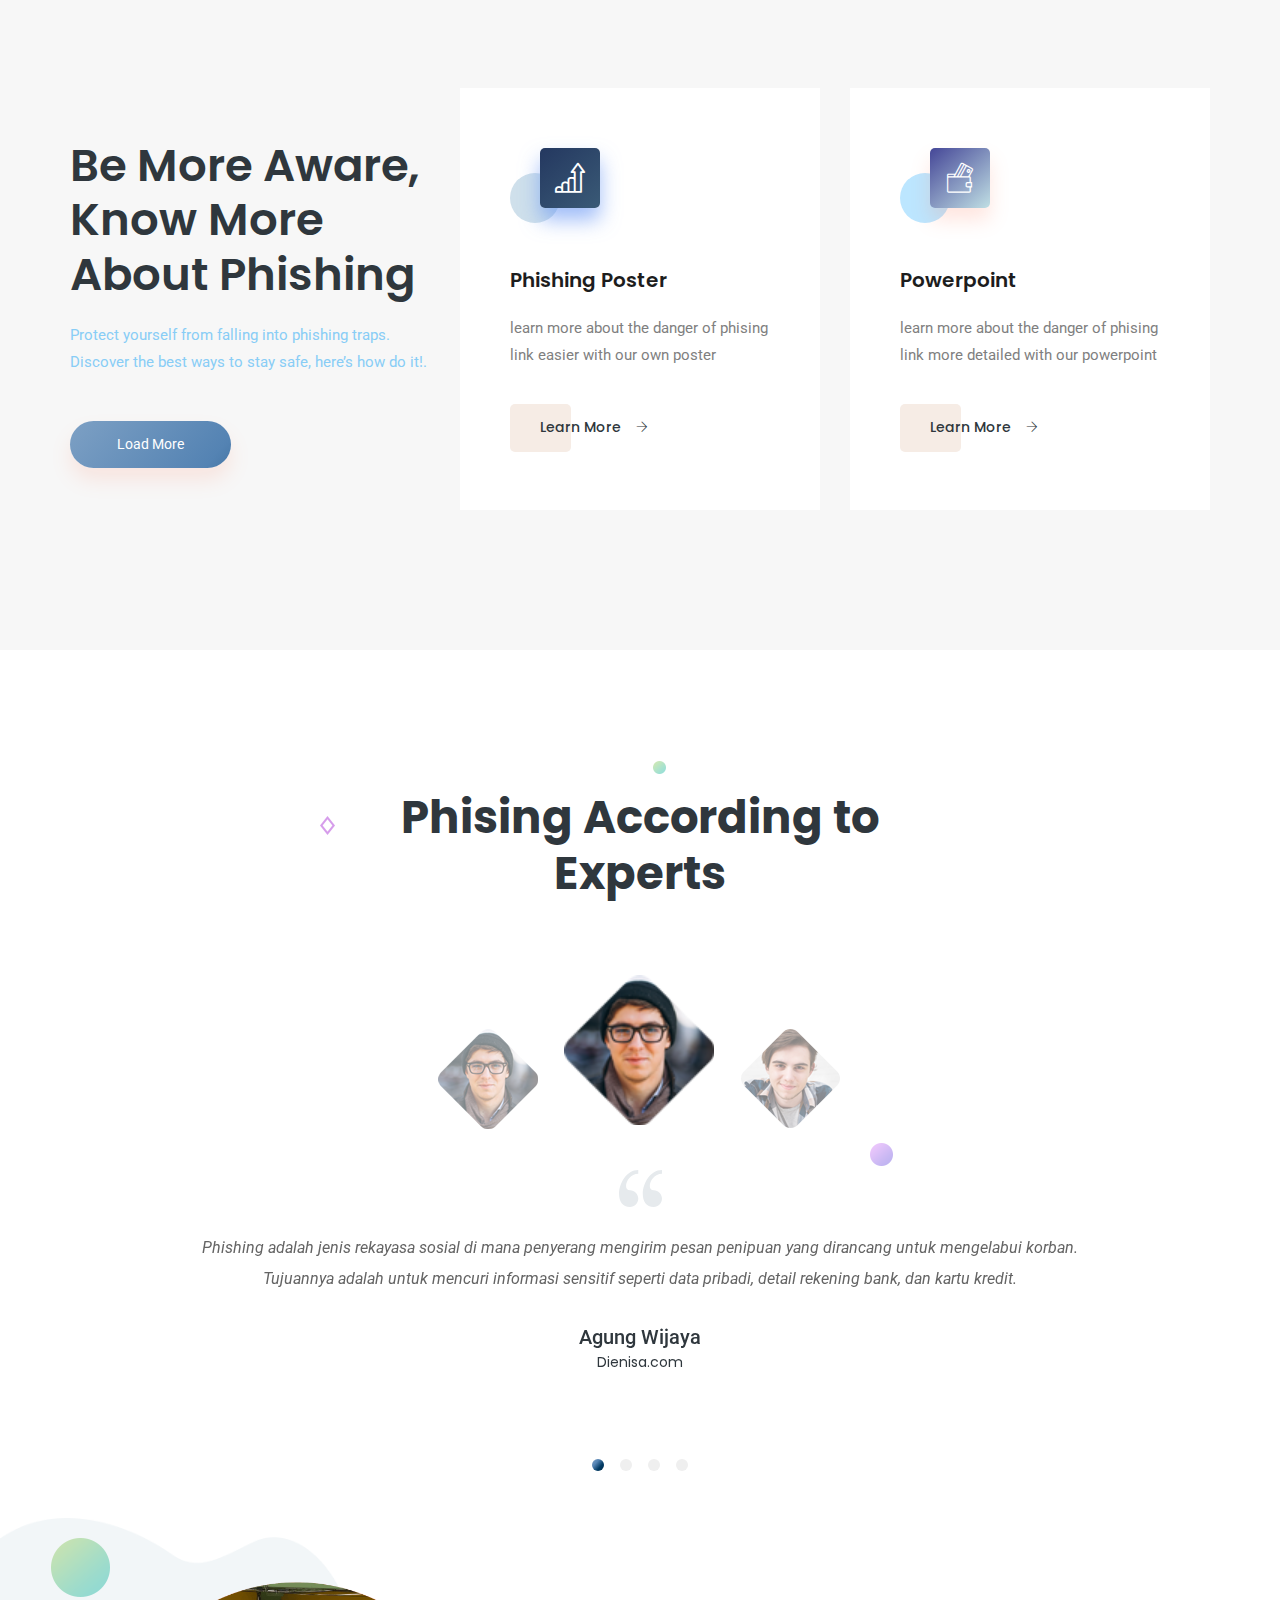
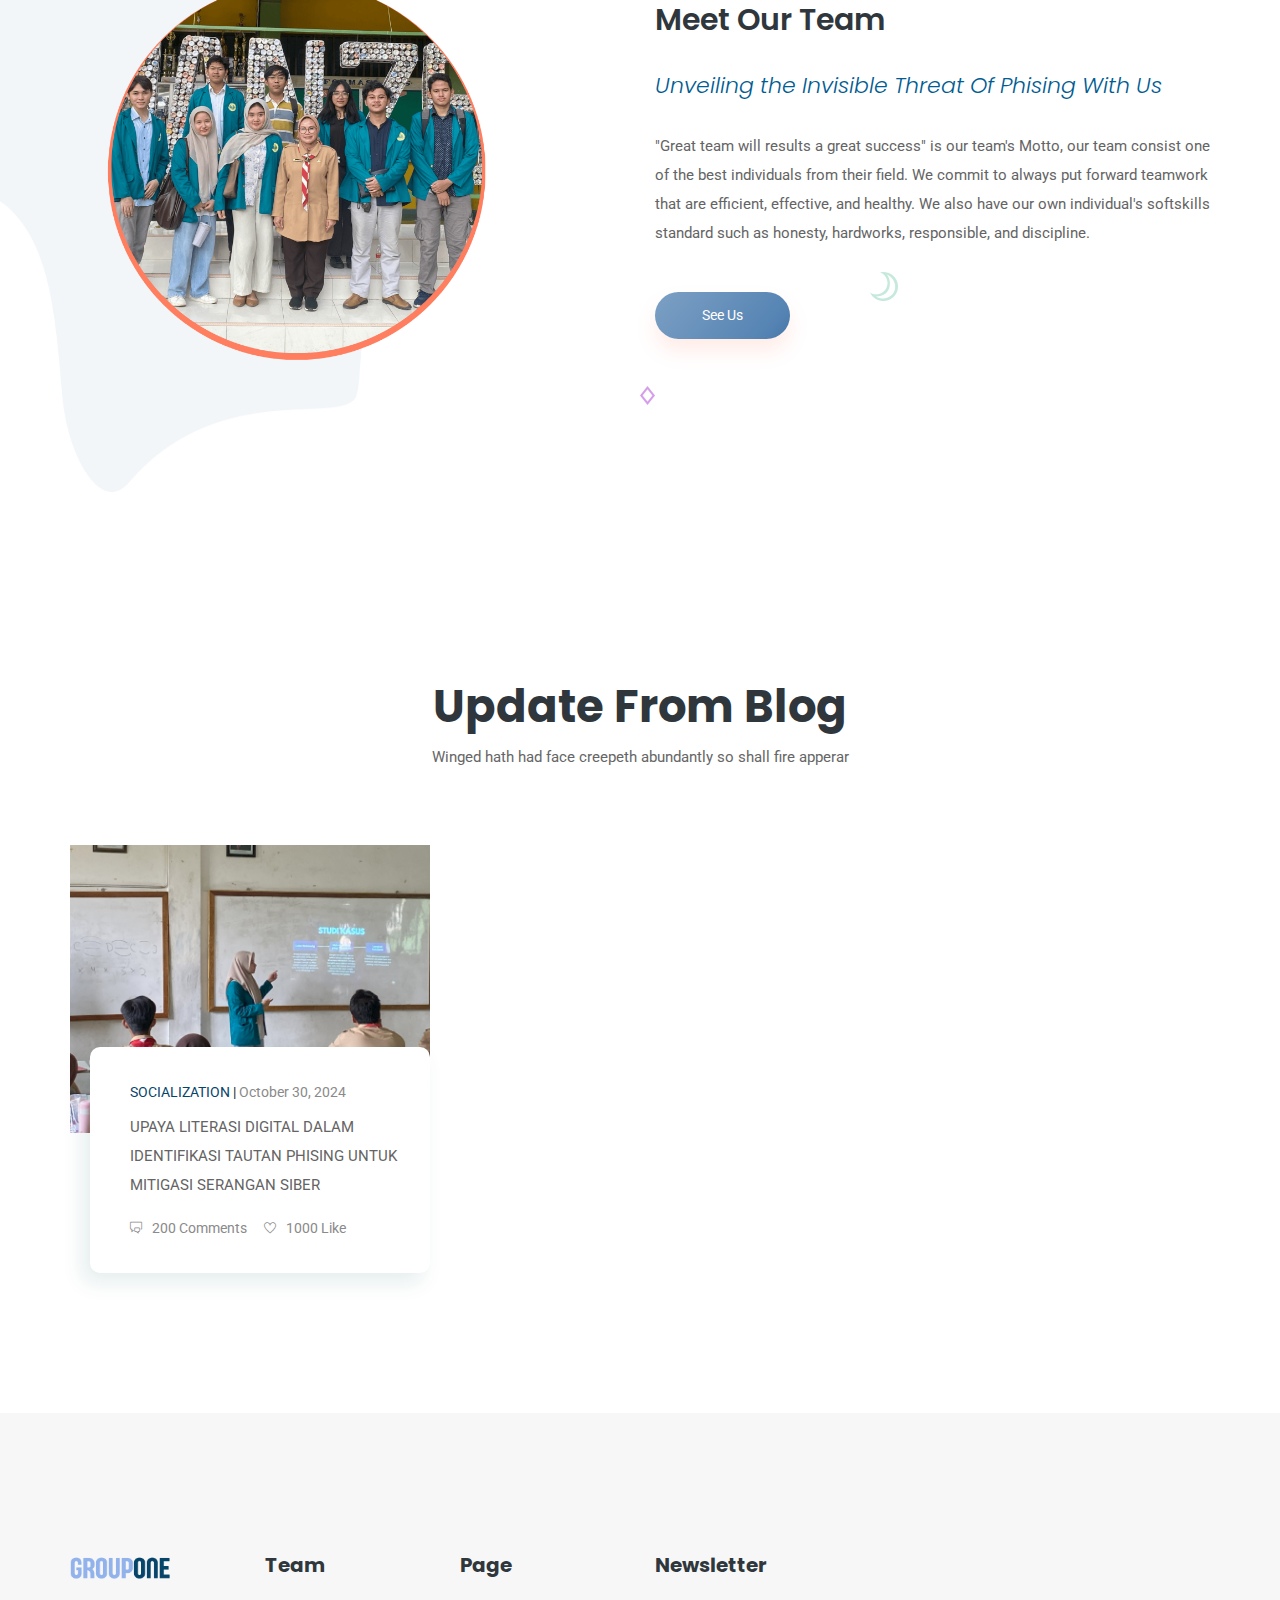
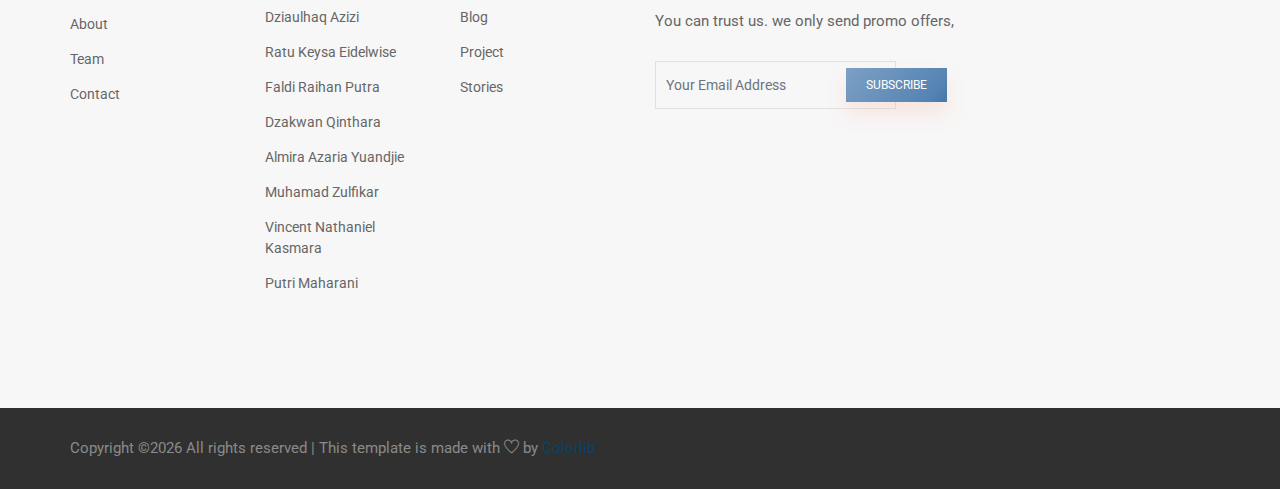
==== commit afe12914: "new one" ====
--- a/index.html
+++ b/index.html
@@ -33,7 +33,7 @@
             <div class="row align-items-center">
                 <div class="col-lg-8 col-xl-8">
                     <nav class="navbar navbar-expand-lg navbar-light">
-                        <a class="navbar-brand" href="index.html"> <img style="width: 200px;" src="img/GroupOne.png" alt="logo"> </a>
+                        <a class="navbar-brand" href="index.html"> <img style="width: 175px;" src="img/GroupOne.png" alt="logo"> </a>
                         <button class="navbar-toggler" type="button" data-toggle="collapse"
                             data-target="#navbarSupportedContent" aria-controls="navbarSupportedContent"
                             aria-expanded="false" aria-label="Toggle navigation">
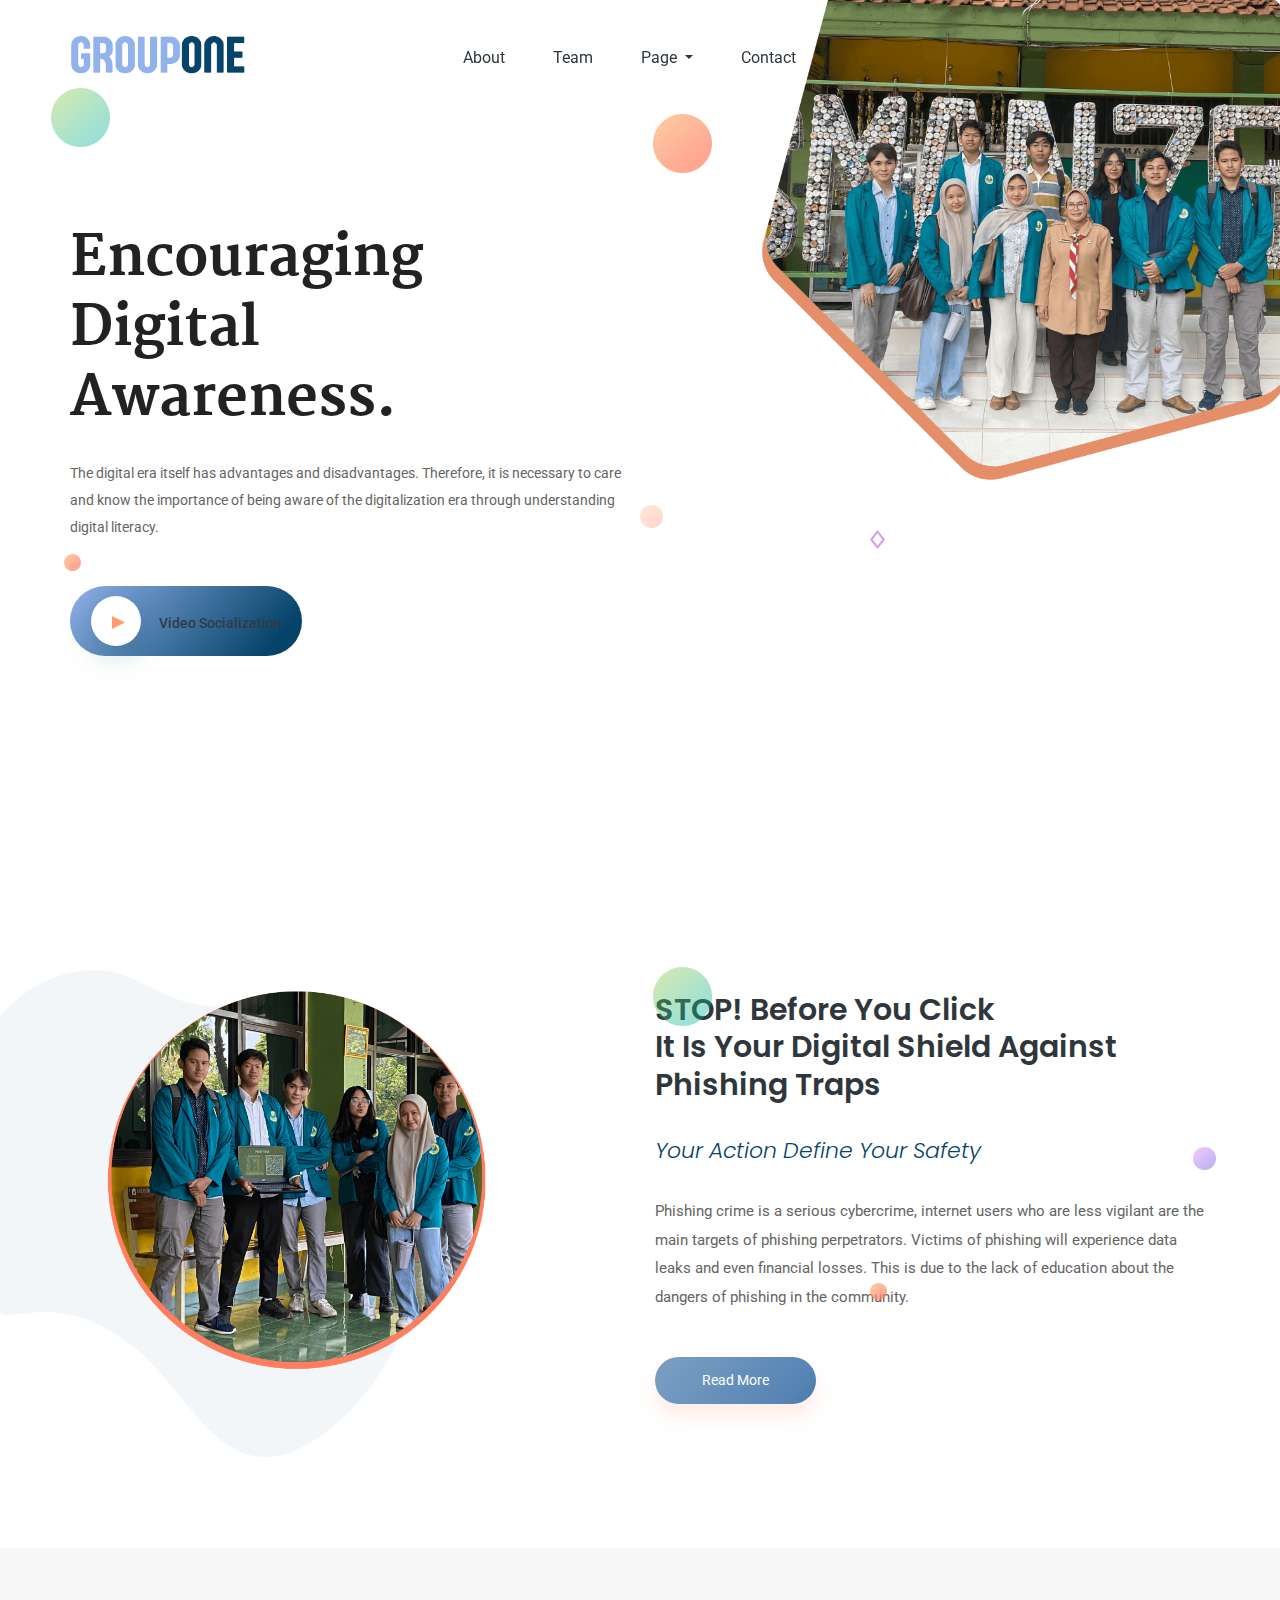
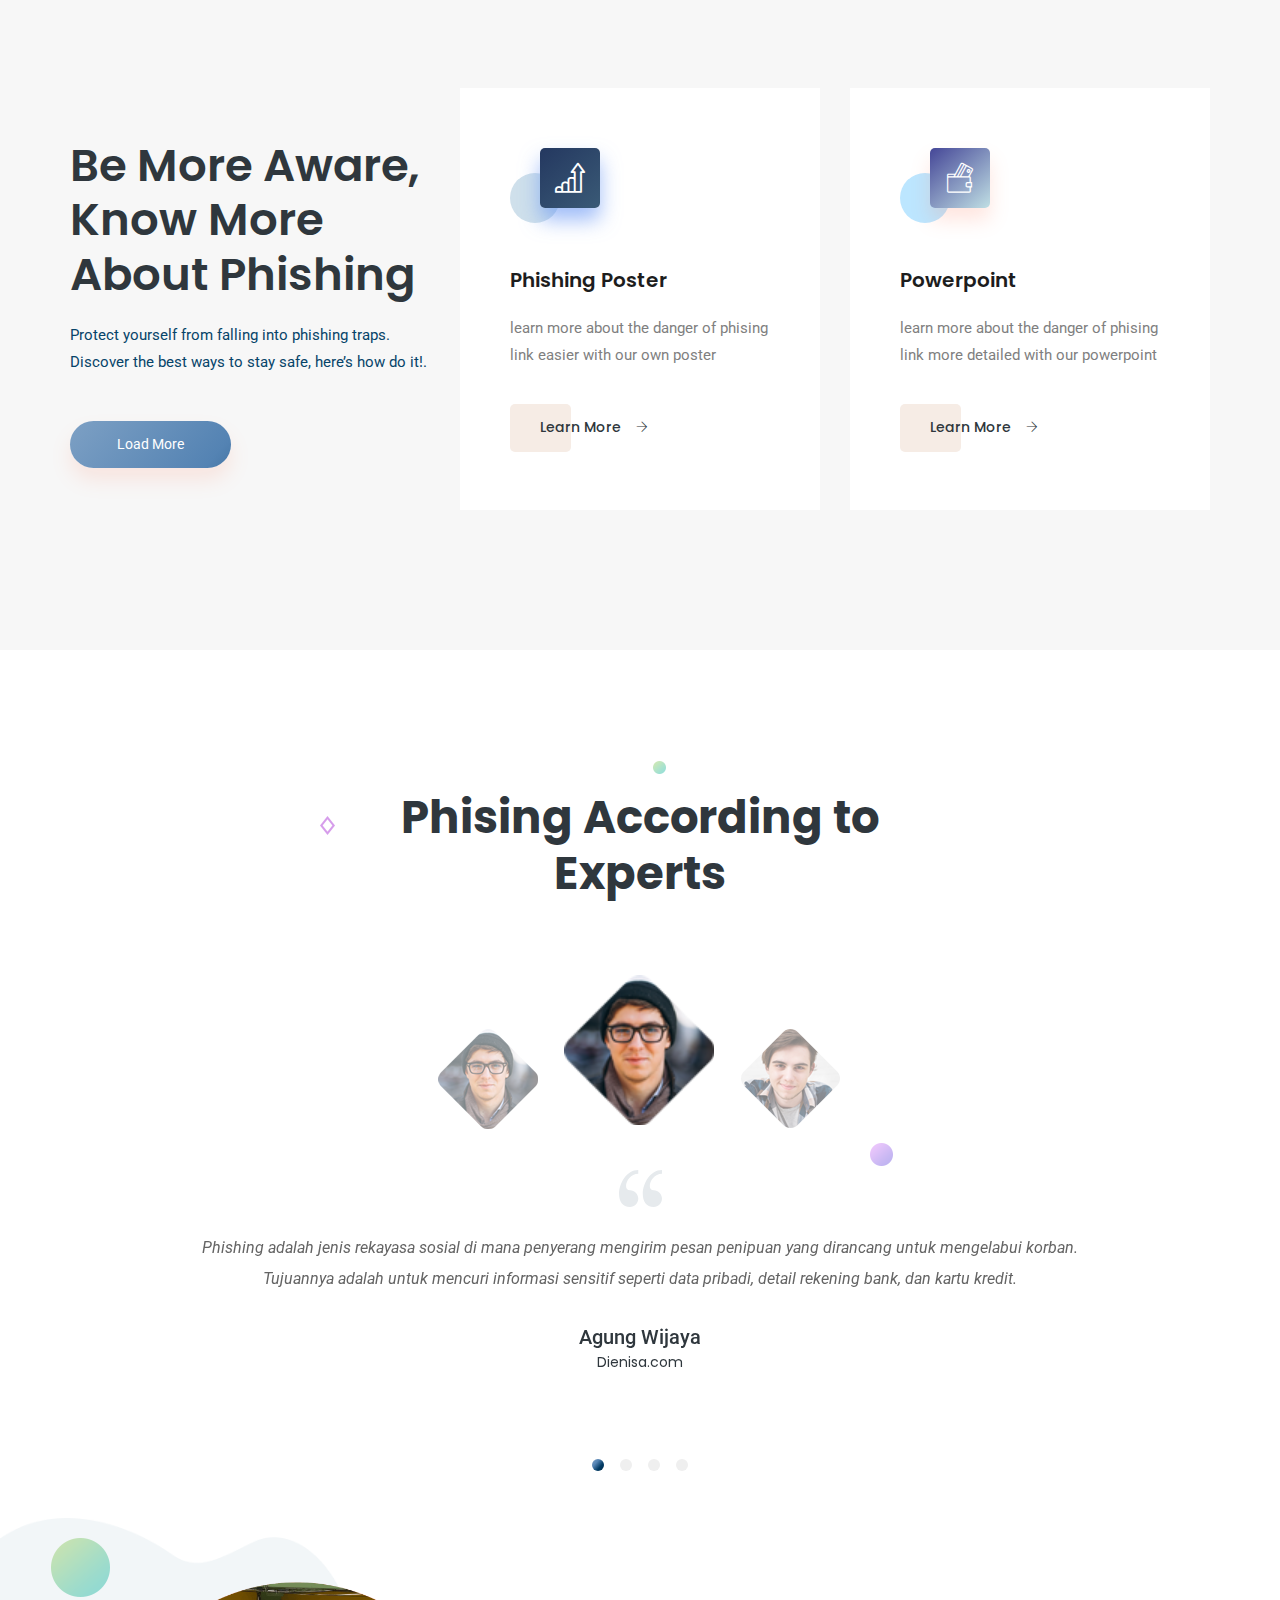
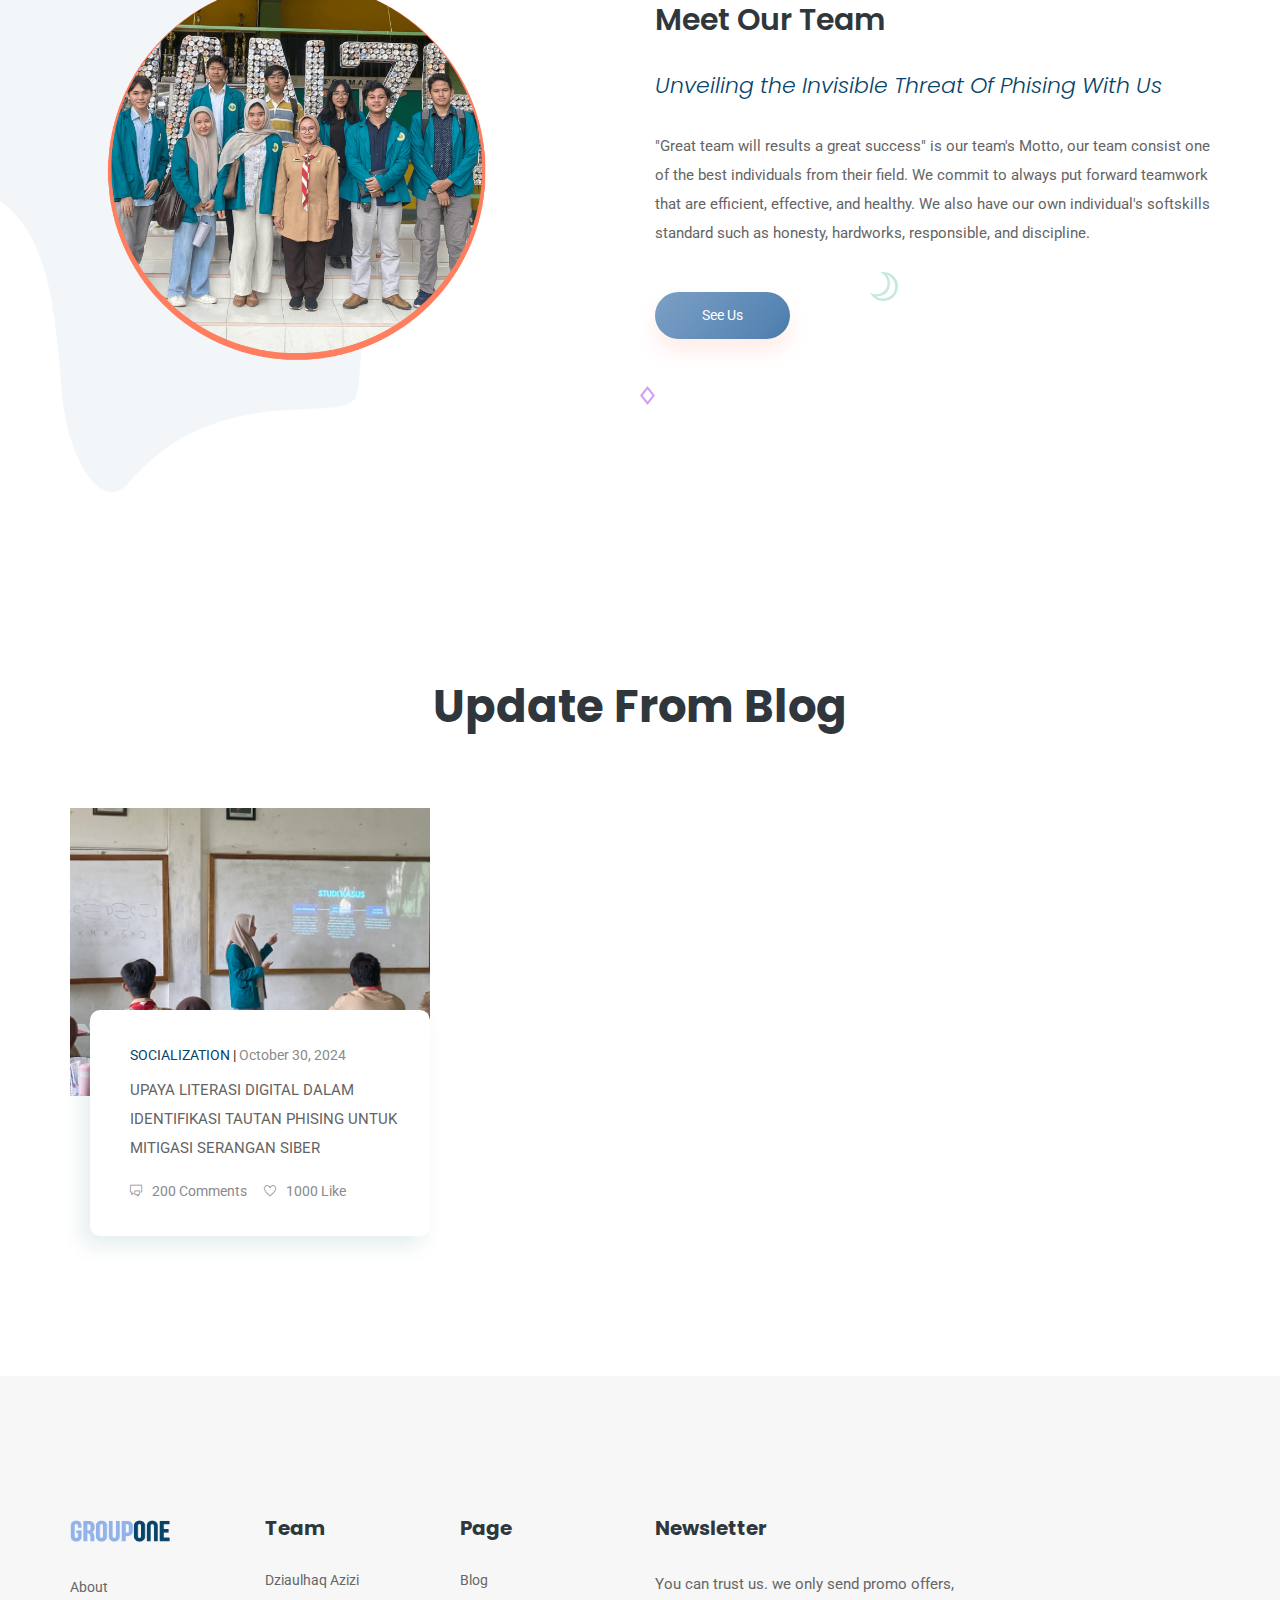
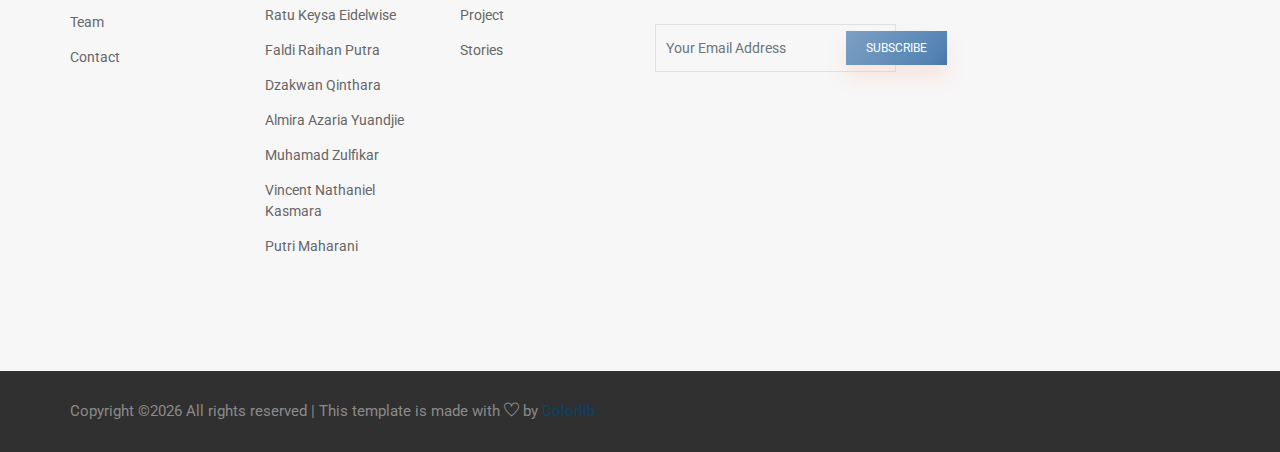
==== commit 6d0ec257: "new one" ====
--- a/index.html
+++ b/index.html
@@ -344,7 +344,7 @@
                 <div class="col-xl-6">
                     <div class="section_tittle text-center">
                         <h2>Update From Blog</h2>
-                        <p>Winged hath had face creepeth abundantly so shall fire apperar</p>
+                        <!-- <p>Winged hath had face creepeth abundantly so shall fire apperar</p> -->
                     </div>
                 </div>
             </div>
@@ -443,7 +443,7 @@
                         <li><a href="https://drive.google.com/file/d/1ODVCRjuLpa3ZrY_eEAyJYjBc_DwTnesU/preview" target="_blank">Dziaulhaq Azizi</a></li>
                         <li><a href="https://drive.google.com/file/d/1qmFX2-7gHROWrWgR6renEkKcI7pGHK9P/view?usp=drive_link" target="_blank">Ratu Keysa Eidelwise</a></li>
                         <li><a href="https://drive.google.com/file/d/1nNcDIcc1inDV-iAI3yWhMhxEFGqv2-Kk/view?usp=drive_link" target="_blank">Faldi Raihan Putra</a></li>
-                        <li><a href="https://drive.google.com/file/d/1_RuGwnzdljSC4dslMMuQVxwEaa77QbzV/view?usp=drive_link">Dzakwan Qinthara</a></li>
+                        <li><a href="https://drive.google.com/file/d/1_RuGwnzdljSC4dslMMuQVxwEaa77QbzV/view?usp=drive_link" target="_blank">Dzakwan Qinthara</a></li>
                         <li><a href="https://drive.google.com/file/d/1uYCTJ_3rC_plEttKaQcjgpnDq1q7lvsv/view?usp=drive_link" target="_blank">Almira Azaria Yuandjie</a></li>
                         <li><a href="https://drive.google.com/file/d/1wPv9k8Khsqqs20fH2ROBc5zAmm7XwmCR/view?usp=drive_link" target="blank">Muhamad Zulfikar</a></li>
                         <li><a href="https://drive.google.com/file/d/1D6bnmb1ZcOh8ML-XUUDHJ9hxB76uyJvz/view?usp=drive_link" target="_blank">Vincent Nathaniel Kasmara</a></li>
--- a/css/style.css
+++ b/css/style.css
@@ -2772,7 +2772,7 @@
   text-transform: uppercase;
   font-family: "Poppins", sans-serif;
   font-weight: 800;
-  color: #015c92;
+  color: #064469;
 }
 
 /* line 64, E:/167 Bizcon Business/Bizcon_html/sass/_banner.scss */
@@ -2867,7 +2867,7 @@
   font-size: 20px;
   color: #fff;
   box-shadow: 0px 10px 30px 0px rgba(1, 84, 85, 0.2);
-  color: #015c92;
+  color: #064469;
   margin-left: 1px;
   margin-right: 18px;
   padding-left: 5px;
@@ -2958,7 +2958,7 @@
 /* line 42, E:/167 Bizcon Business/Bizcon_html/sass/_about.scss */
 .about_part .about_text h4 {
   margin-bottom: 32px;
-  color: #015c92;
+  color: #064469;
   font-size: 22px;
   font-style: italic;
   font-family: "Poppins", sans-serif;
@@ -3117,7 +3117,7 @@
 
 /* line 33, E:/167 Bizcon Business/Bizcon_html/sass/_service.scss */
 .service_part .single_service_text p {
-  color: #88cdf6;
+  color: #064469;
   line-height: 1.8;
 }
 
@@ -3228,7 +3228,7 @@
   bottom: -15px;
   left: -30px;
   border-radius: 50%;
-  background-color: #015c92;
+  background-color: #064469;
   width: 50px;
   height: 50px;
   z-index: -1;
